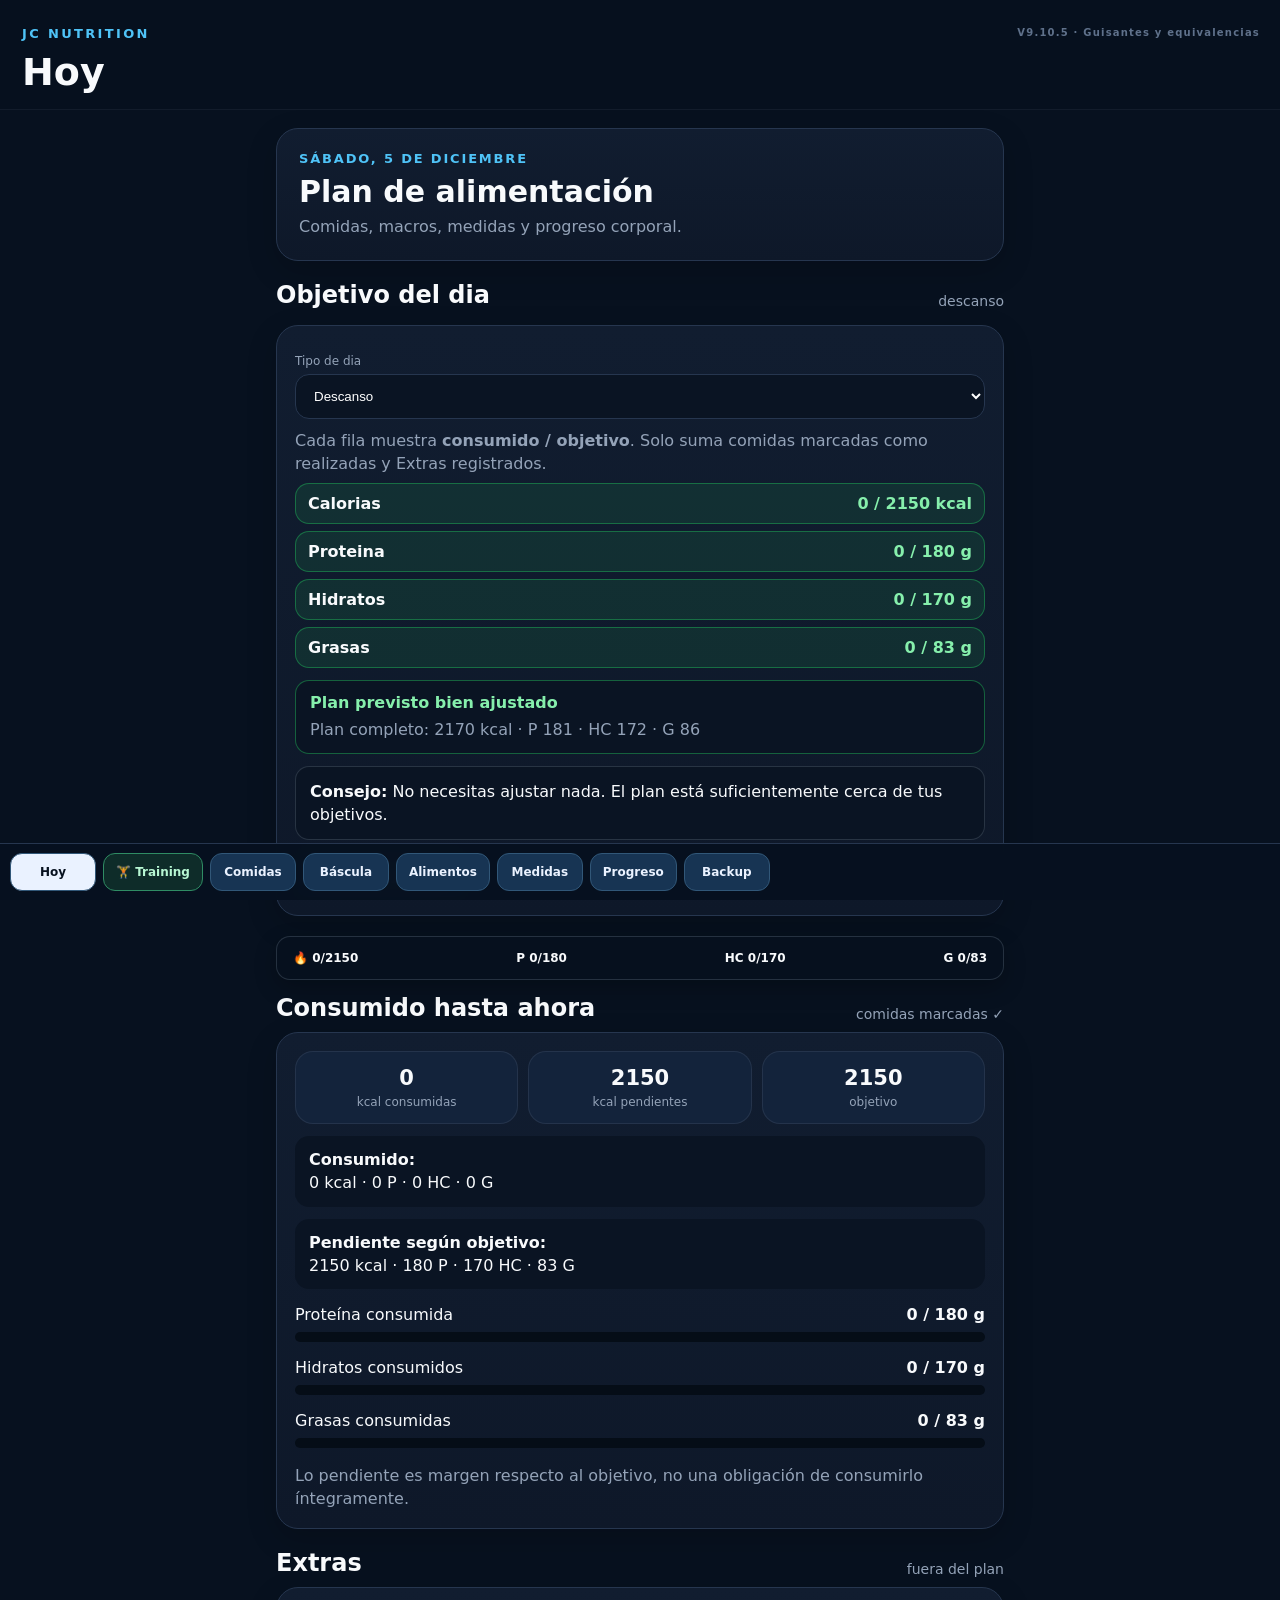
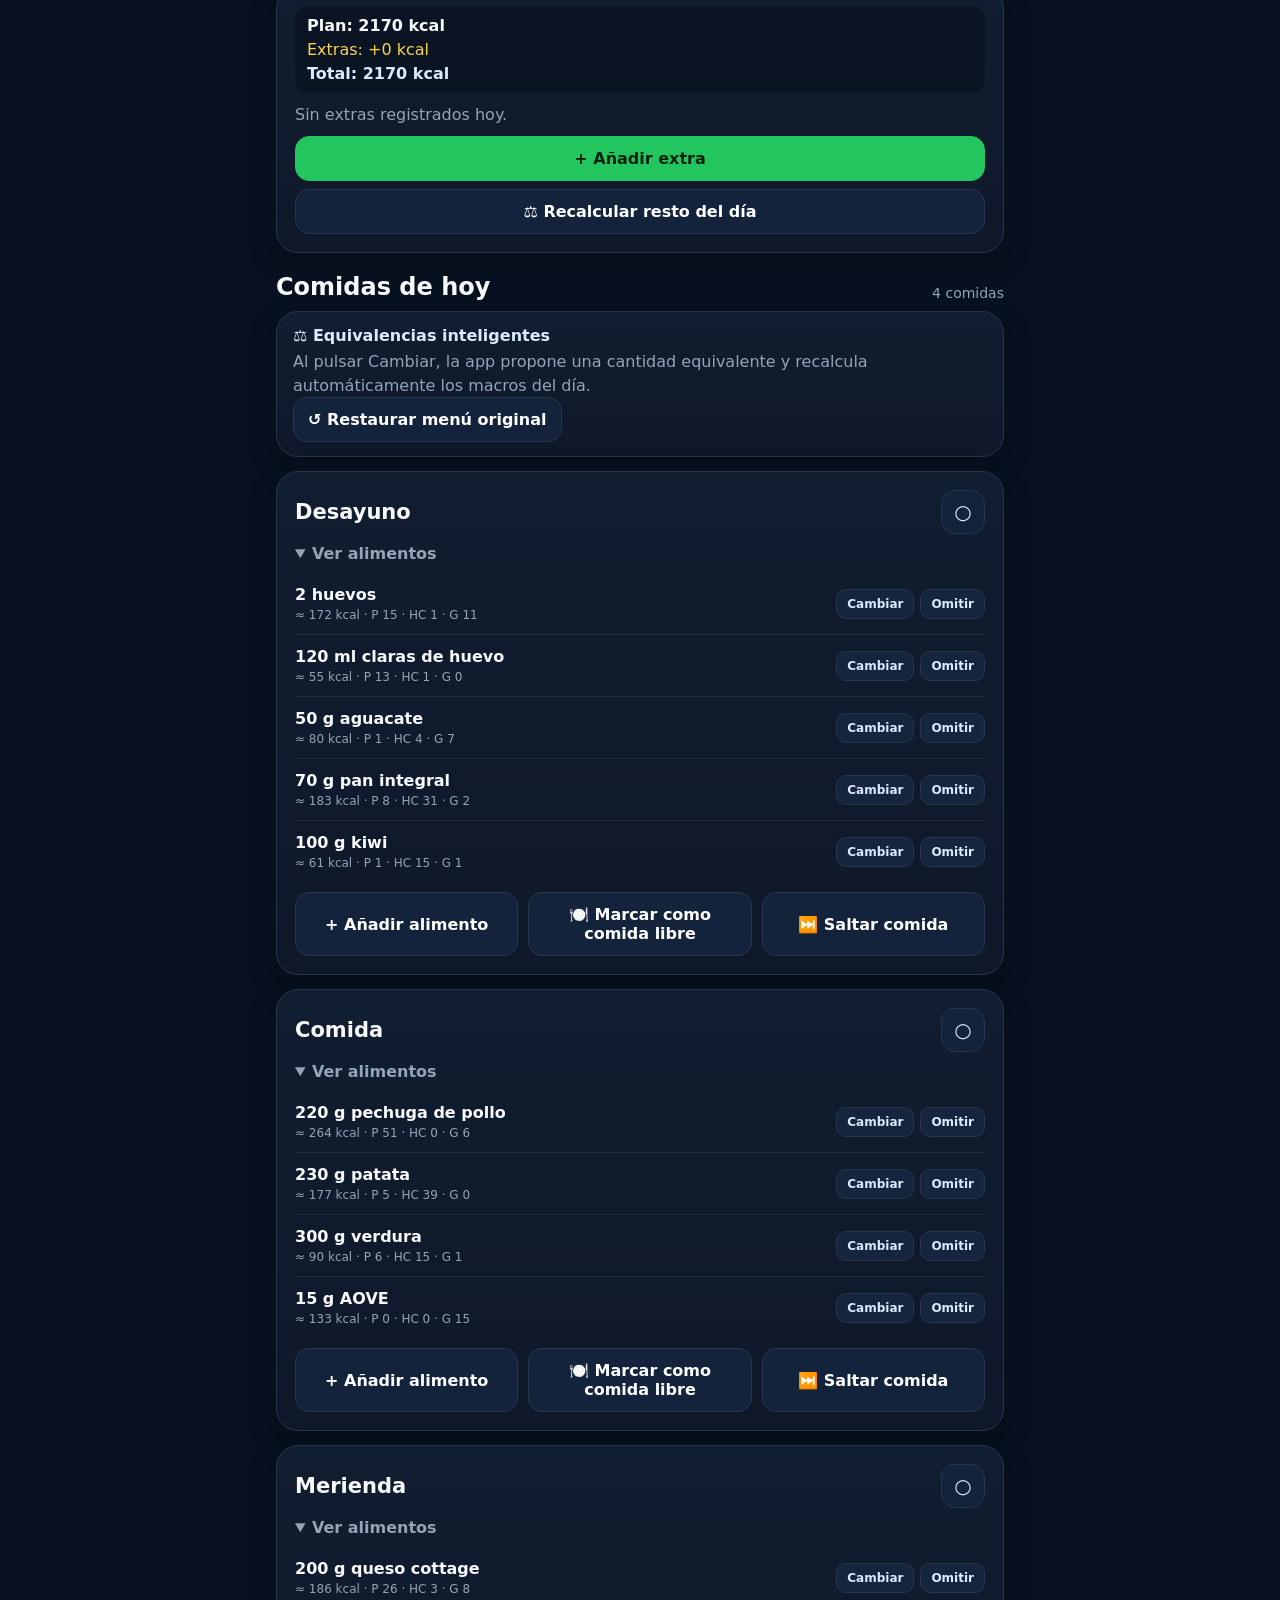
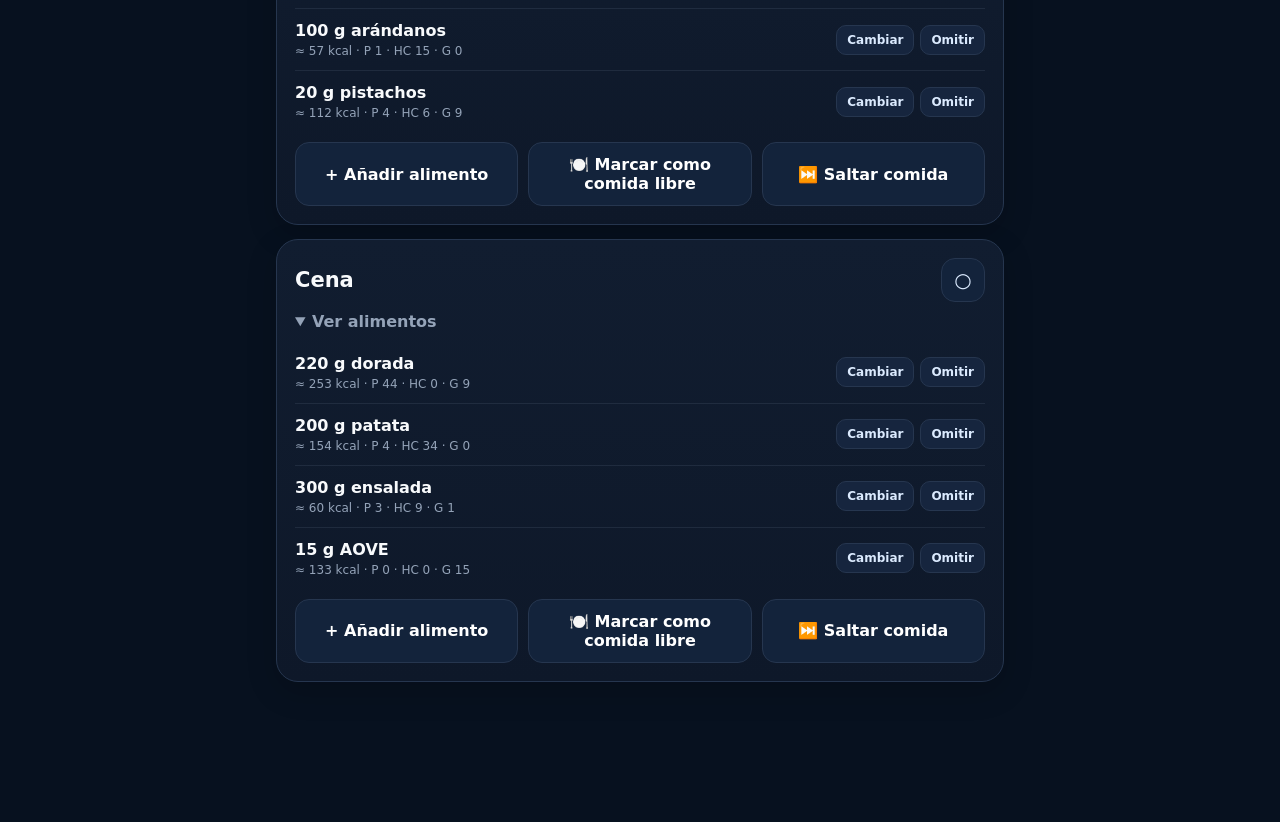
==== index.html @ 5c56ab01 "Add files via upload" ====
<!doctype html>
<html lang="es">
<head>
  <meta charset="utf-8">
  <meta name="viewport" content="width=device-width,initial-scale=1,viewport-fit=cover">
  <meta name="theme-color" content="#07111f">
  <meta name="apple-mobile-web-app-capable" content="yes">
  <meta name="apple-mobile-web-app-status-bar-style" content="black-translucent">
  <title>JC Nutrition</title>
  <link rel="manifest" href="./manifest.json">
  <link rel="apple-touch-icon" href="./apple-touch-icon.png">
  <link rel="stylesheet" href="./styles.css">
</head>
<body>
  <header class="topbar">
    <div class="brand">JC NUTRITION</div>
    <h1 id="pageTitle">Hoy</h1>
    <div class="version">V9.10.5 · Guisantes y equivalencias</div>
  </header>

  <main id="content"></main>

  <nav class="bottom-nav" aria-label="Navegación principal">
    <button data-view="today" class="nav active">Hoy</button>
    <button id="openTraining" class="nav app-switch" type="button" aria-label="Abrir JC Training">🏋️ Training</button>
    <button data-view="meals" class="nav">Comidas</button>
    <button data-view="scale" class="nav">Báscula</button>
    <button data-view="foods" class="nav">Alimentos</button>
    <button data-view="measurements" class="nav">Medidas</button>
    <button data-view="progress" class="nav">Progreso</button>
    <button data-view="backup" class="nav">Backup</button>
  </nav>

  <script>document.getElementById('openTraining').addEventListener('click',()=>window.location.href='https://joaquincabral-wq.github.io/JC-Training/');</script>
  <script src="./app.js"></script>
</body>
</html>
---- styles.css ----
:root{
  --bg:#07111f; --panel:#0f1a2c; --panel2:#13233b; --text:#f8fafc; --muted:#94a3b8;
  --line:#26364f; --blue:#4fc3f7; --green:#22c55e; --red:#f87171; --shadow:0 10px 30px rgba(0,0,0,.18)
}
*{box-sizing:border-box}
html,body{margin:0;background:var(--bg);color:var(--text);font-family:system-ui,-apple-system,Segoe UI,Roboto,sans-serif}
body{padding-bottom:92px}
button,input{font:inherit}
.topbar{position:sticky;top:0;z-index:20;background:rgba(7,17,31,.95);backdrop-filter:blur(12px);padding:26px 22px 18px;border-bottom:1px solid rgba(148,163,184,.08)}
.brand{color:var(--blue);font-weight:900;letter-spacing:.18em;font-size:13px}
h1{font-size:38px;line-height:1;margin:12px 0 0;font-weight:850}
.version{position:absolute;right:20px;top:27px;color:#5f718b;font-size:10px;font-weight:900;letter-spacing:.12em}
main{padding:18px 16px 28px;max-width:760px;margin:0 auto}
.section{margin-bottom:20px}
.section-title{display:flex;justify-content:space-between;align-items:end;gap:12px;margin:0 0 10px}
.section-title h2{margin:0;font-size:24px}
.section-title span{color:var(--muted);font-size:14px}
.card{background:linear-gradient(180deg,#111d30,#0e1829);border:1px solid var(--line);border-radius:22px;padding:18px;box-shadow:var(--shadow);margin-bottom:14px}
.hero{padding:22px}
.eyebrow{color:var(--blue);font-size:13px;font-weight:900;letter-spacing:.14em}
.hero h2{font-size:30px;margin:8px 0 6px}
.hero p,.note{color:var(--muted);line-height:1.45;margin:0}
.kpi-grid{display:grid;grid-template-columns:repeat(3,minmax(0,1fr));gap:10px}
.kpi{background:var(--panel2);border:1px solid rgba(148,163,184,.13);border-radius:18px;padding:14px 10px;text-align:center}
.kpi b{display:block;font-size:21px}
.kpi span{display:block;color:var(--muted);font-size:12px;margin-top:5px}
.macro-row{margin:16px 0}
.macro-head{display:flex;justify-content:space-between;gap:10px;margin-bottom:8px}
.track{height:10px;border-radius:999px;background:#050d17;overflow:hidden}
.track i{display:block;height:100%;background:linear-gradient(90deg,#38bdf8,#60a5fa);border-radius:999px}
.meal-head{display:flex;justify-content:space-between;align-items:center;gap:12px;margin-bottom:8px}
.meal-head strong{font-size:21px}
.check{width:44px;height:44px;border-radius:14px;border:1px solid var(--line);background:var(--panel2);color:#dbeafe;font-size:20px;font-weight:900}
.check.done{background:rgba(34,197,94,.15);border-color:#22c55e;color:#86efac}
.food-list{margin-top:8px}
.food{display:grid;grid-template-columns:minmax(0,1fr) auto;gap:12px;align-items:center;padding:12px 0;border-top:1px solid rgba(148,163,184,.12)}
.food:first-child{border-top:0}
.food strong{font-size:16px}
.food small{display:block;color:var(--muted);margin-top:4px;font-size:12px}
.food.omitted{text-decoration:line-through;opacity:.52}
.food-actions{display:flex;gap:6px;flex-wrap:wrap;justify-content:flex-end}
.primary,.secondary,.danger,.tiny{border-radius:14px;border:1px solid var(--line);padding:12px 14px;font-weight:850}
.primary{background:var(--green);color:#06220f;border-color:#22c55e}
.secondary{background:var(--panel2);color:#fff}
.danger{background:rgba(248,113,113,.08);color:#fda4af;border-color:rgba(248,113,113,.35)}
.tiny{padding:7px 10px;font-size:12px;background:#16253e;color:#dbeafe;border-radius:10px}
.row{display:flex;gap:10px;flex-wrap:wrap}.row>*{flex:1 1 180px}
.field{display:block;margin:10px 0}.field span{display:block;color:var(--muted);font-size:12px;margin-bottom:6px}
.input{width:100%;background:#0a1423;color:#fff;border:1px solid var(--line);border-radius:14px;padding:13px 14px}
.day-tabs{display:flex;gap:8px;overflow:auto;padding:2px 0 8px;scrollbar-width:none}.day-tabs::-webkit-scrollbar{display:none}.day-tabs button{white-space:nowrap}
.history-item{padding:12px 0;border-top:1px solid rgba(148,163,184,.13)}.history-item:first-child{border-top:0}
.backup-actions{display:grid;grid-template-columns:1fr 1fr;gap:10px}
.bottom-nav{position:fixed;left:0;right:0;bottom:0;z-index:30;display:grid;grid-template-columns:repeat(6,1fr);background:rgba(7,17,31,.97);backdrop-filter:blur(14px);border-top:1px solid var(--line);padding:8px 8px max(8px,env(safe-area-inset-bottom))}
.nav{border:0;background:transparent;color:var(--muted);padding:12px 4px;font-weight:850;border-radius:14px}
.nav.active{background:#0f2538;color:#fff}
details summary{cursor:pointer;font-weight:800;color:#cbd5e1}
@media(max-width:560px){
  .topbar{padding:24px 18px 16px} h1{font-size:36px} .version{right:16px;top:26px}
  main{padding:16px 14px 24px}.card{padding:16px}.hero{padding:18px}.hero h2{font-size:28px}
  .food{grid-template-columns:1fr}.food-actions{justify-content:flex-start}
  .backup-actions{grid-template-columns:1fr}.nav{font-size:12px;padding:11px 2px}
}

.compact-tools{padding:14px 16px}.compact-tools strong{display:block;margin-bottom:5px;color:#dbeafe}

@media(max-width:560px){.bottom-nav .nav{font-size:11px;padding:10px 1px}}

.modal{position:fixed;inset:0;background:rgba(0,0,0,.72);z-index:50;display:flex;align-items:flex-end;justify-content:center}
.sheet{background:#0e1829;border:1px solid var(--line);border-radius:24px 24px 0 0;width:min(760px,100%);max-height:86vh;overflow:auto;padding:18px}

.macro-compare{display:grid;grid-template-columns:1fr 1fr;gap:10px;margin-top:12px}.macro-compare>div{padding:10px;border:1px solid var(--line);border-radius:12px}.macro-compare span,.macro-compare small{display:block}.macro-compare small{margin-top:4px;opacity:.8}


/* V7.2 - Objetivos del día: estados visuales */
.v7panel{margin:16px 0 20px;padding:18px;border-radius:22px}
.v7head{display:flex;align-items:center;justify-content:space-between;gap:12px;margin-bottom:14px}
.v7head select{max-width:100%}
.v7row,.v7target{display:flex;align-items:center;justify-content:space-between;gap:16px;padding:10px 12px;margin:7px 0;border-radius:14px;border:1px solid transparent;background:rgba(255,255,255,.025)}
.v7row span,.v7target span{color:var(--text,#f8fafc);font-weight:650}
.v7row b,.v7target b{white-space:nowrap;font-weight:850}
.v7row.ok,.v7target.ok{background:rgba(34,197,94,.12);border-color:rgba(34,197,94,.42)}
.v7row.ok b,.v7target.ok b{color:#86efac}
.v7row.warn,.v7target.warn{background:rgba(245,158,11,.12);border-color:rgba(245,158,11,.42)}
.v7row.warn b,.v7target.warn b{color:#fcd34d}
.v7row.bad,.v7target.bad{background:rgba(239,68,68,.12);border-color:rgba(239,68,68,.44)}
.v7row.bad b,.v7target.bad b{color:#fca5a5}
.v7remain,.v7remaining{margin-top:12px;padding:12px 14px;border-radius:14px;background:#0a1423;line-height:1.45}
.v7note{margin:10px 0 12px;color:var(--muted,#94a3b8);line-height:1.45}
@media(max-width:560px){.v7head{align-items:flex-start;flex-direction:column}.v7head select{width:100%}.v7row,.v7target{padding:10px 11px}.v7row b,.v7target b{font-size:14px}}


/* V7.3 - barra fija compacta de objetivos */
.v73sticky{
 position:sticky;
 top:0;
 z-index:60;
 display:flex;
 justify-content:space-between;
 align-items:center;
 gap:6px;
 margin:0 0 14px;
 padding:9px 10px;
 border:1px solid rgba(148,163,184,.22);
 border-radius:14px;
 background:rgba(7,17,31,.96);
 backdrop-filter:blur(12px);
 -webkit-backdrop-filter:blur(12px);
 box-shadow:0 8px 22px rgba(0,0,0,.24);
 font-size:12px;
 font-weight:850;
 white-space:nowrap;
}
.v73sticky span{padding:5px 6px;border-radius:9px}
.v73sticky .ok{color:#86efac;background:rgba(34,197,94,.12)}
.v73sticky .warn{color:#fcd34d;background:rgba(245,158,11,.12)}
.v73sticky .bad{color:#fca5a5;background:rgba(239,68,68,.12)}
@media(max-width:390px){
 .v73sticky{gap:3px;padding:8px 6px;font-size:10.5px}
 .v73sticky span{padding:4px}
}

/* V8 */
.bottom-nav{grid-template-columns:repeat(7,minmax(72px,1fr));overflow-x:auto}.bottom-nav .nav{min-width:72px}.v7row.ok b{color:#86efac}.v7row.warn b{color:#fcd34d}.v7row.bad b{color:#fca5a5}
/* V8.1 */
.v81summary{margin:12px 0;padding:12px 14px;border-radius:14px;border:1px solid rgba(148,163,184,.22);background:#0a1423}
.v81summary.ok{border-color:rgba(34,197,94,.44)}.v81summary.ok strong{color:#86efac}
.v81summary.warn{border-color:rgba(245,158,11,.44)}.v81summary.warn strong{color:#fcd34d}
.v81summary.bad{border-color:rgba(239,68,68,.44)}.v81summary.bad strong{color:#fca5a5}

/* V8.2 */
.v7row b em{font-style:normal;font-size:11px;margin-left:6px;opacity:.9;white-space:nowrap}
.v82advice{margin:12px 0;padding:13px 14px;border-radius:14px;background:#0a1423;border:1px solid rgba(148,163,184,.22);line-height:1.45}
.v82advice .primary{width:100%;margin-top:10px}

/* V8.3 - Extras y comidas libres */
.extras-summary{display:grid;grid-template-columns:1fr;gap:5px;padding:10px 12px;border-radius:14px;background:#0a1423;margin-bottom:10px}
.extras-summary span{color:#fcd34d}.extras-summary strong{color:#dbeafe}
.extras-frequent{display:flex;gap:6px;flex-wrap:wrap;margin-top:12px;align-items:center}
.meal-free{border-color:rgba(245,158,11,.45)!important;background:rgba(245,158,11,.06)!important}
.meal-free .meal-head strong{text-decoration:none;color:#fde68a}

.rodilla-row{display:grid;grid-template-columns:minmax(0,1fr) 92px;gap:12px;align-items:center;padding:9px 0;border-bottom:1px solid rgba(148,163,184,.12)}
.rodilla-row span{font-weight:700}
.rodilla-row .input{padding:10px;text-align:center}

.v85-summary{display:flex;flex-direction:column;gap:7px}
.v85-summary span{color:var(--muted,#94a3b8)}
.v85-action{display:grid;grid-template-columns:110px minmax(0,1fr);gap:5px 10px;padding:10px 0;border-bottom:1px solid rgba(148,163,184,.12)}
.v85-action:last-child{border-bottom:0}
.v85-action strong{grid-column:2;color:#86efac}
@media(max-width:520px){.v85-action{grid-template-columns:1fr}.v85-action strong{grid-column:1}}

.meal-skipped{opacity:.62;border-style:dashed}
.meal-skipped .meal-head strong{color:#fbbf24}

.v87-option h3{margin:0;font-size:18px}
.v87-result{margin-top:10px;padding-top:10px;border-top:1px solid rgba(148,163,184,.12);font-weight:700}
.v87ApplyOption{margin-bottom:2px}

/* V9.10 · JC Suite unified navigation */
.bottom-nav{display:flex!important;grid-template-columns:none!important;align-items:stretch;justify-content:flex-start;gap:7px;overflow-x:auto;overflow-y:hidden;white-space:nowrap;padding:9px 10px max(9px,env(safe-area-inset-bottom));scrollbar-width:none}
.bottom-nav::-webkit-scrollbar{display:none}.bottom-nav .nav{flex:0 0 auto;min-width:86px;padding:11px 12px;border:1px solid #315778;background:#173453;color:#eaf2ff;border-radius:12px;font-size:12px}.bottom-nav .nav.active{background:#eaf2ff;color:#07111f}.bottom-nav .app-switch{border-color:#2f8c64;background:#0e2c29;color:#b7f7d3}
@media(max-width:420px){.bottom-nav .nav{min-width:78px;padding:10px 9px;font-size:11.5px}}
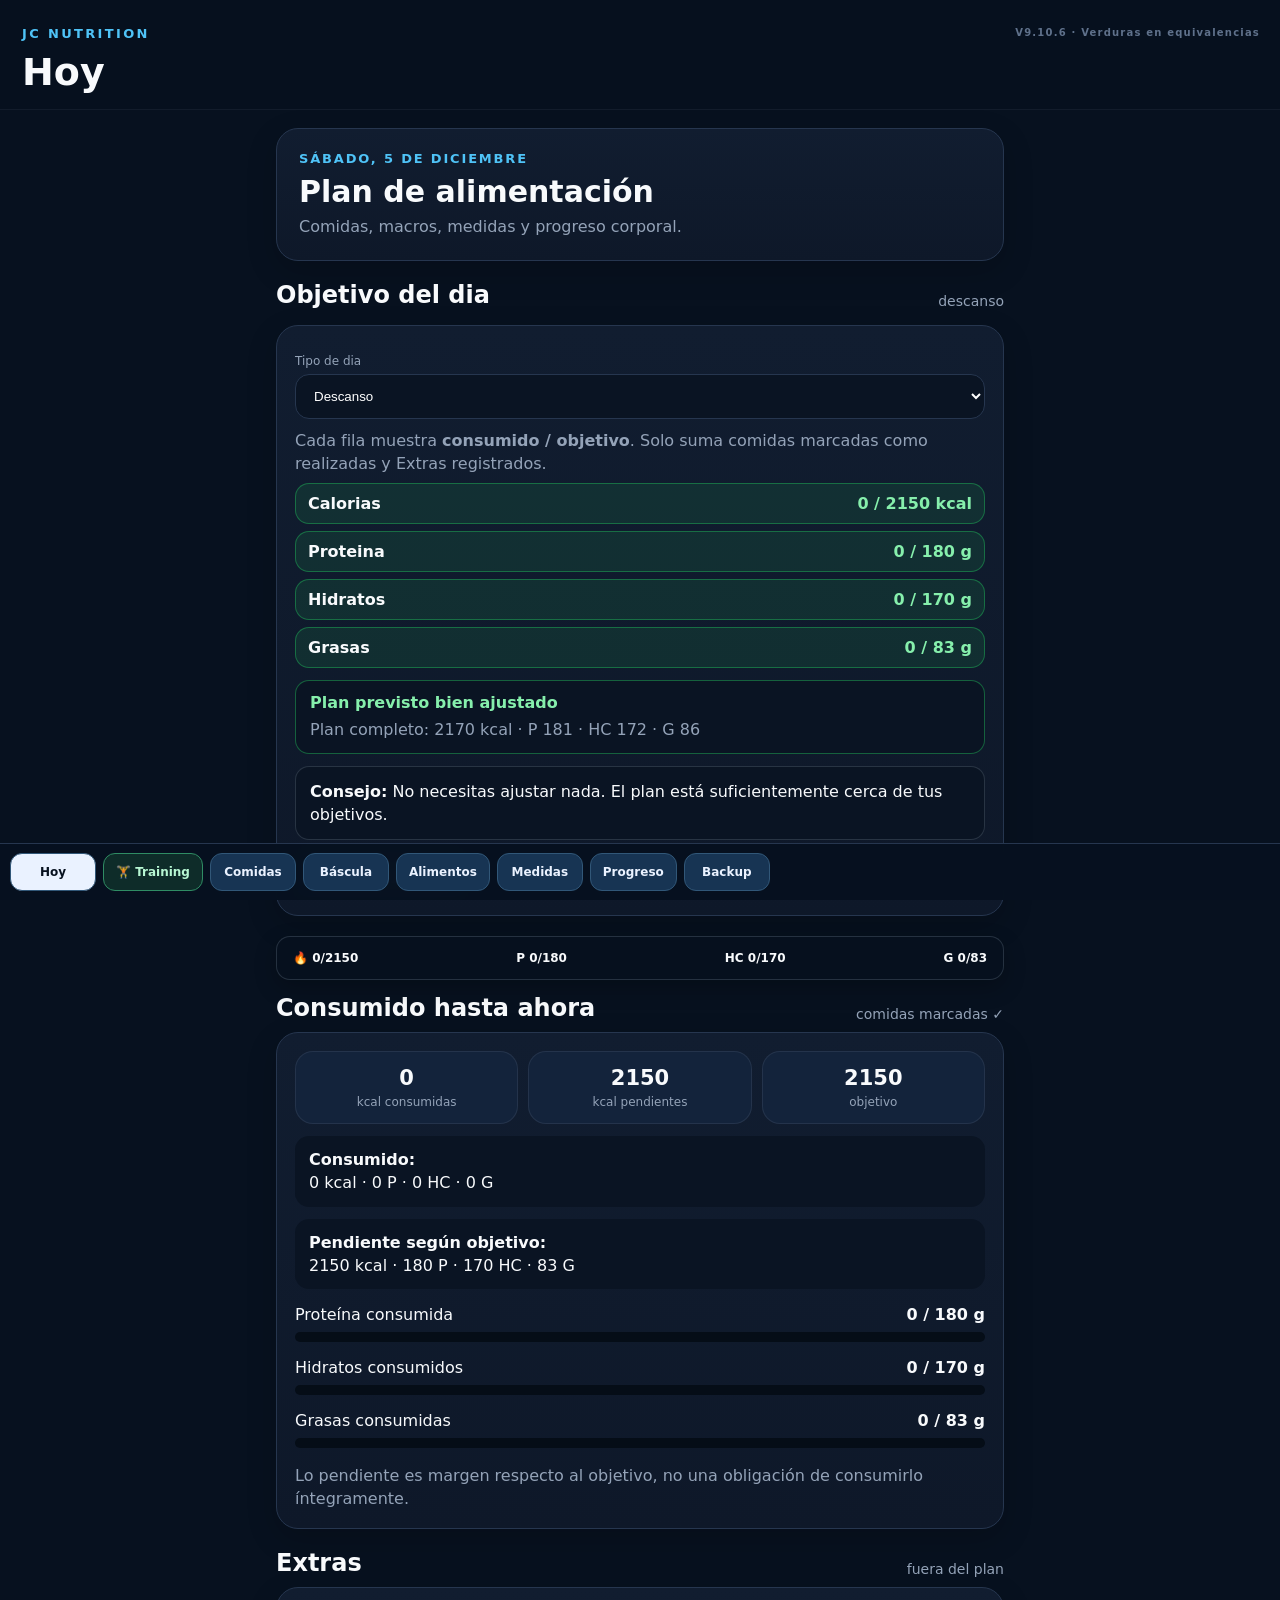
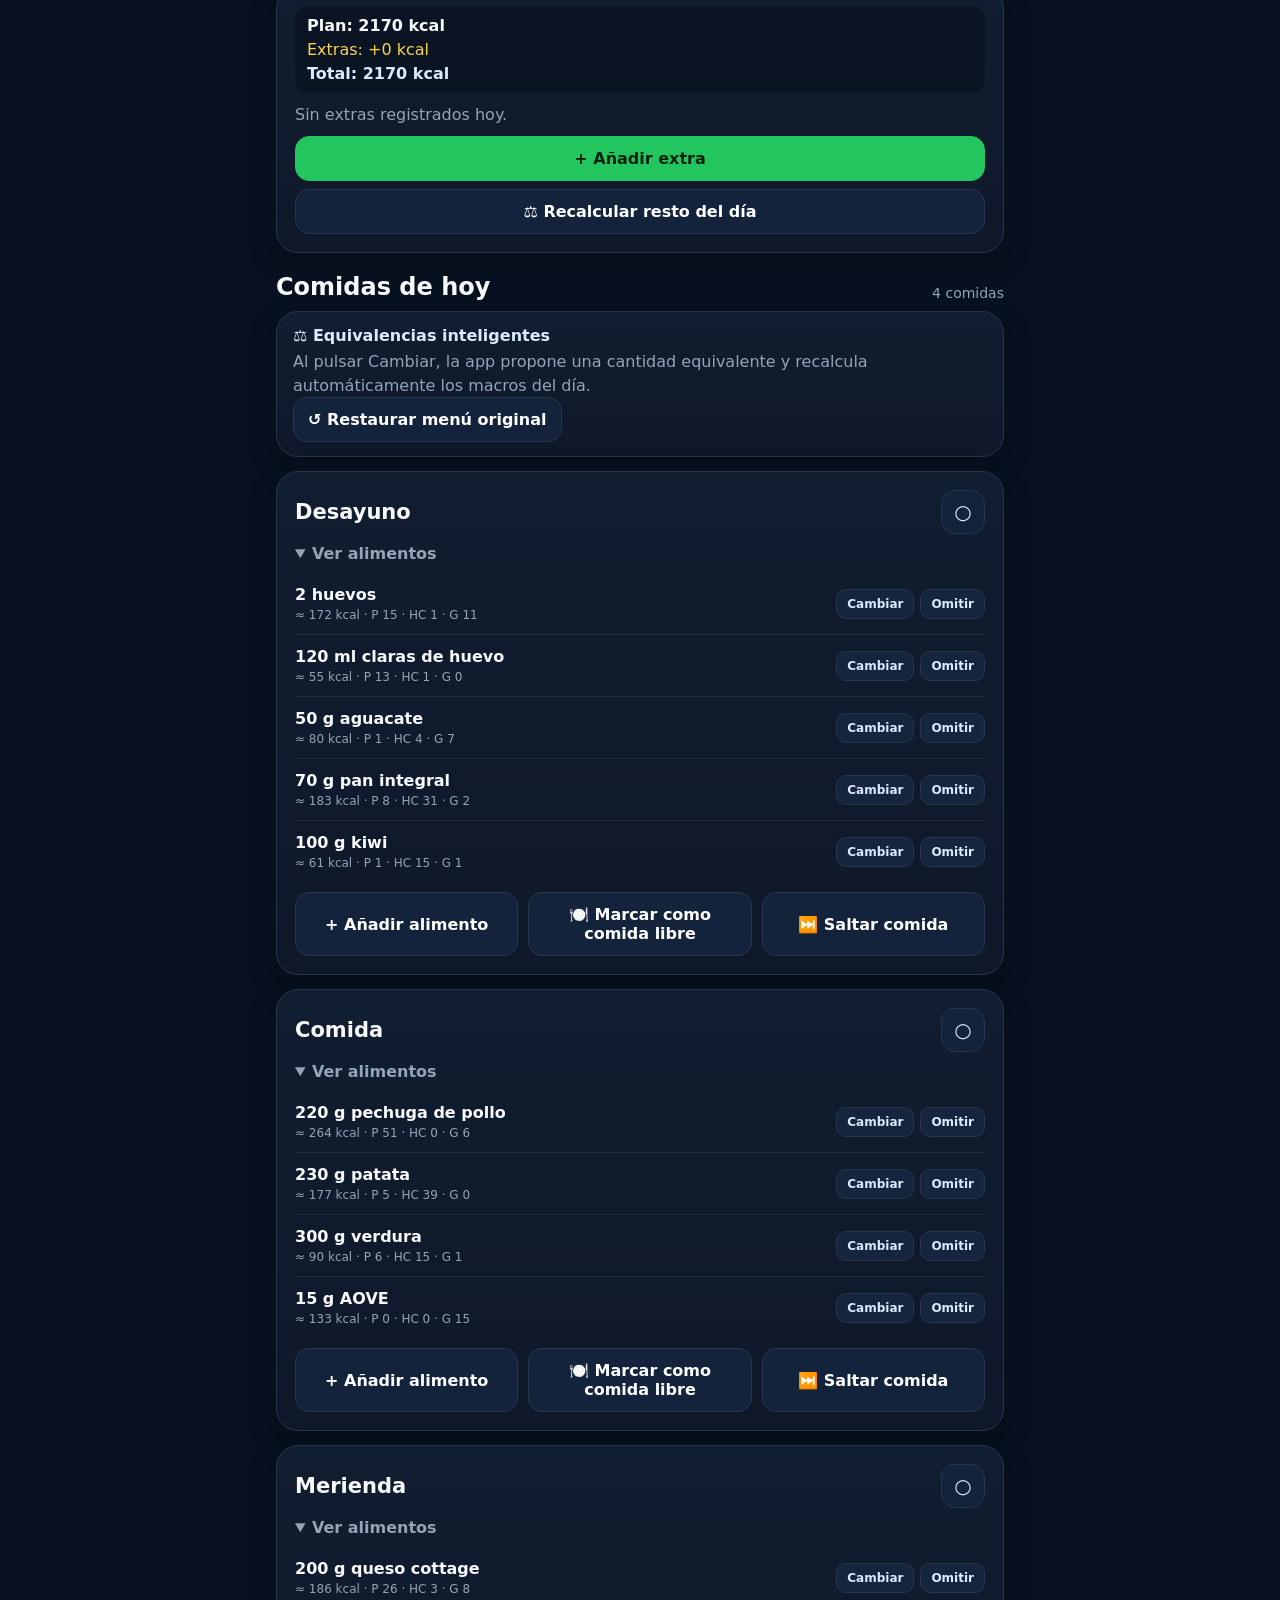
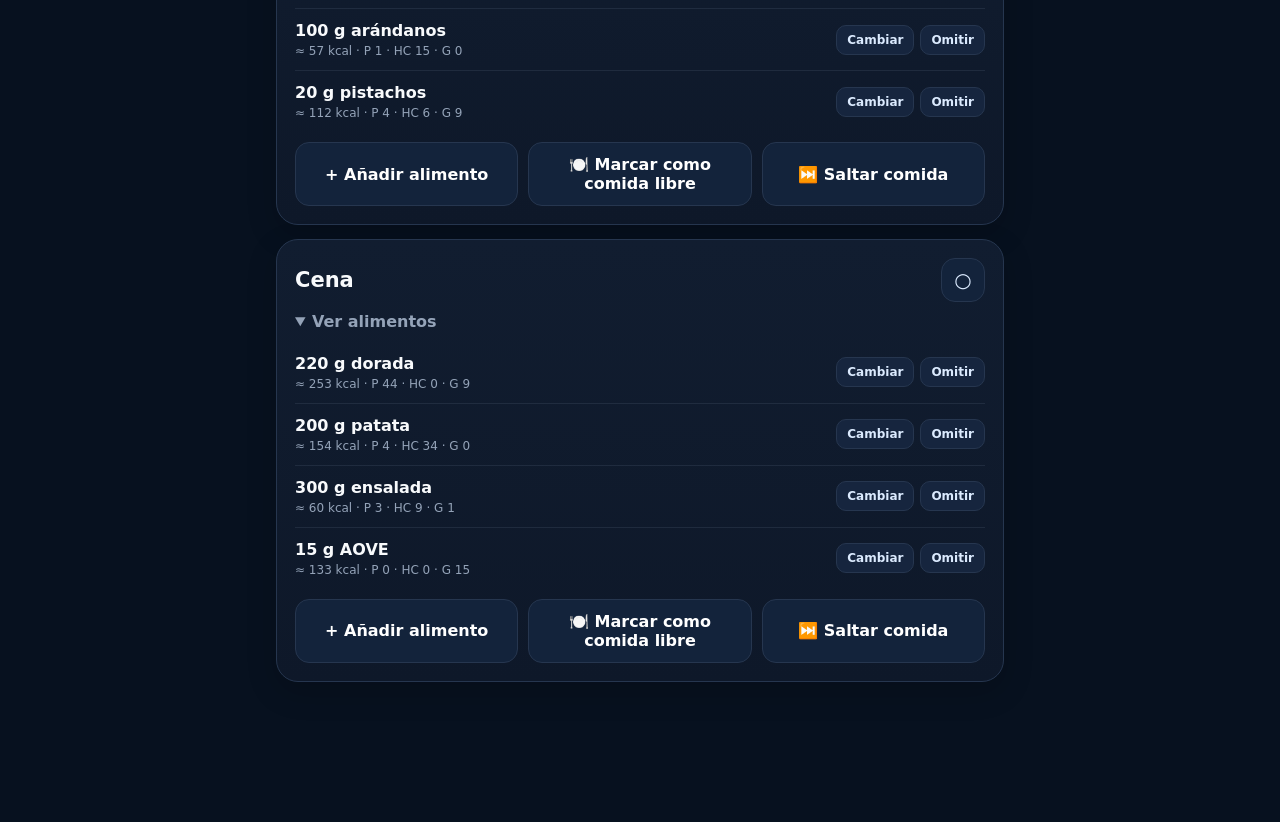
==== commit 34e51b1d: "Add files via upload" ====
--- a/index.html
+++ b/index.html
@@ -15,7 +15,7 @@
   <header class="topbar">
     <div class="brand">JC NUTRITION</div>
     <h1 id="pageTitle">Hoy</h1>
-    <div class="version">V9.10.5 · Guisantes y equivalencias</div>
+    <div class="version">V9.10.6 · Verduras en equivalencias</div>
   </header>
 
   <main id="content"></main>
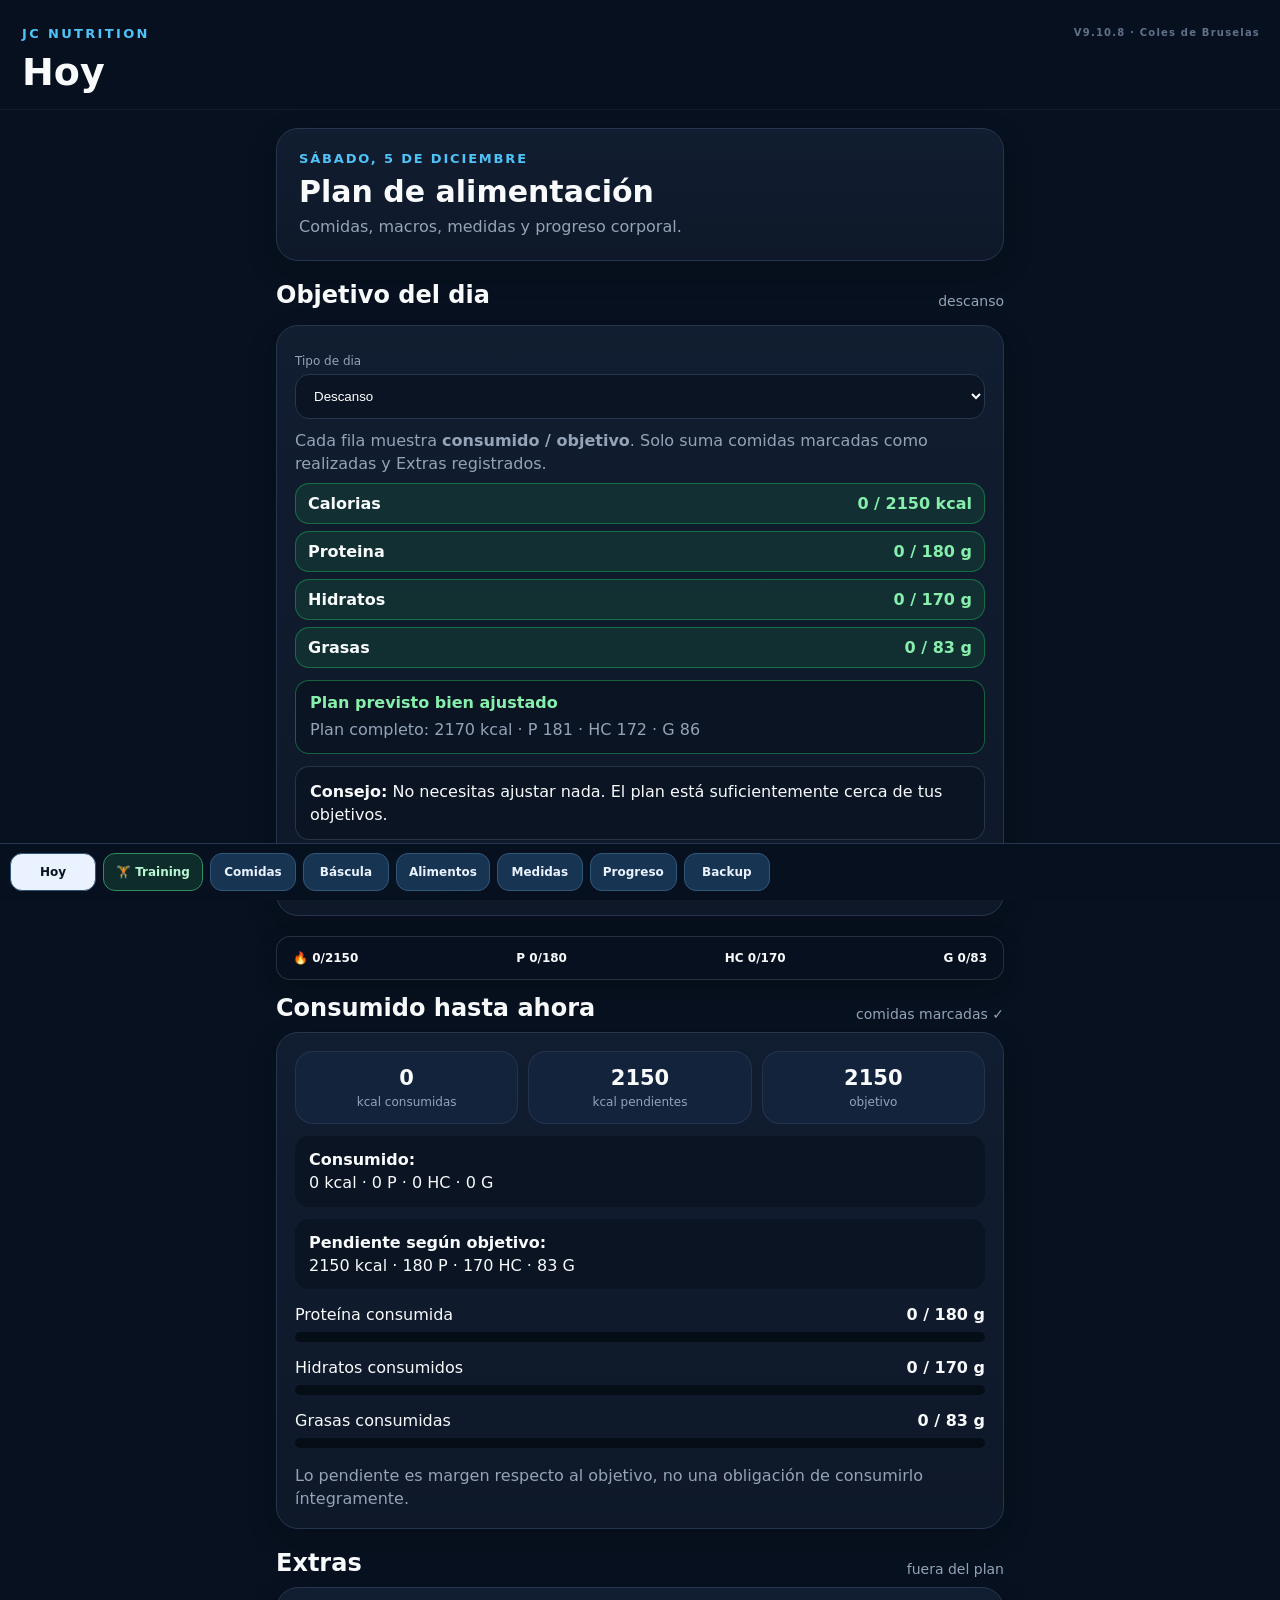
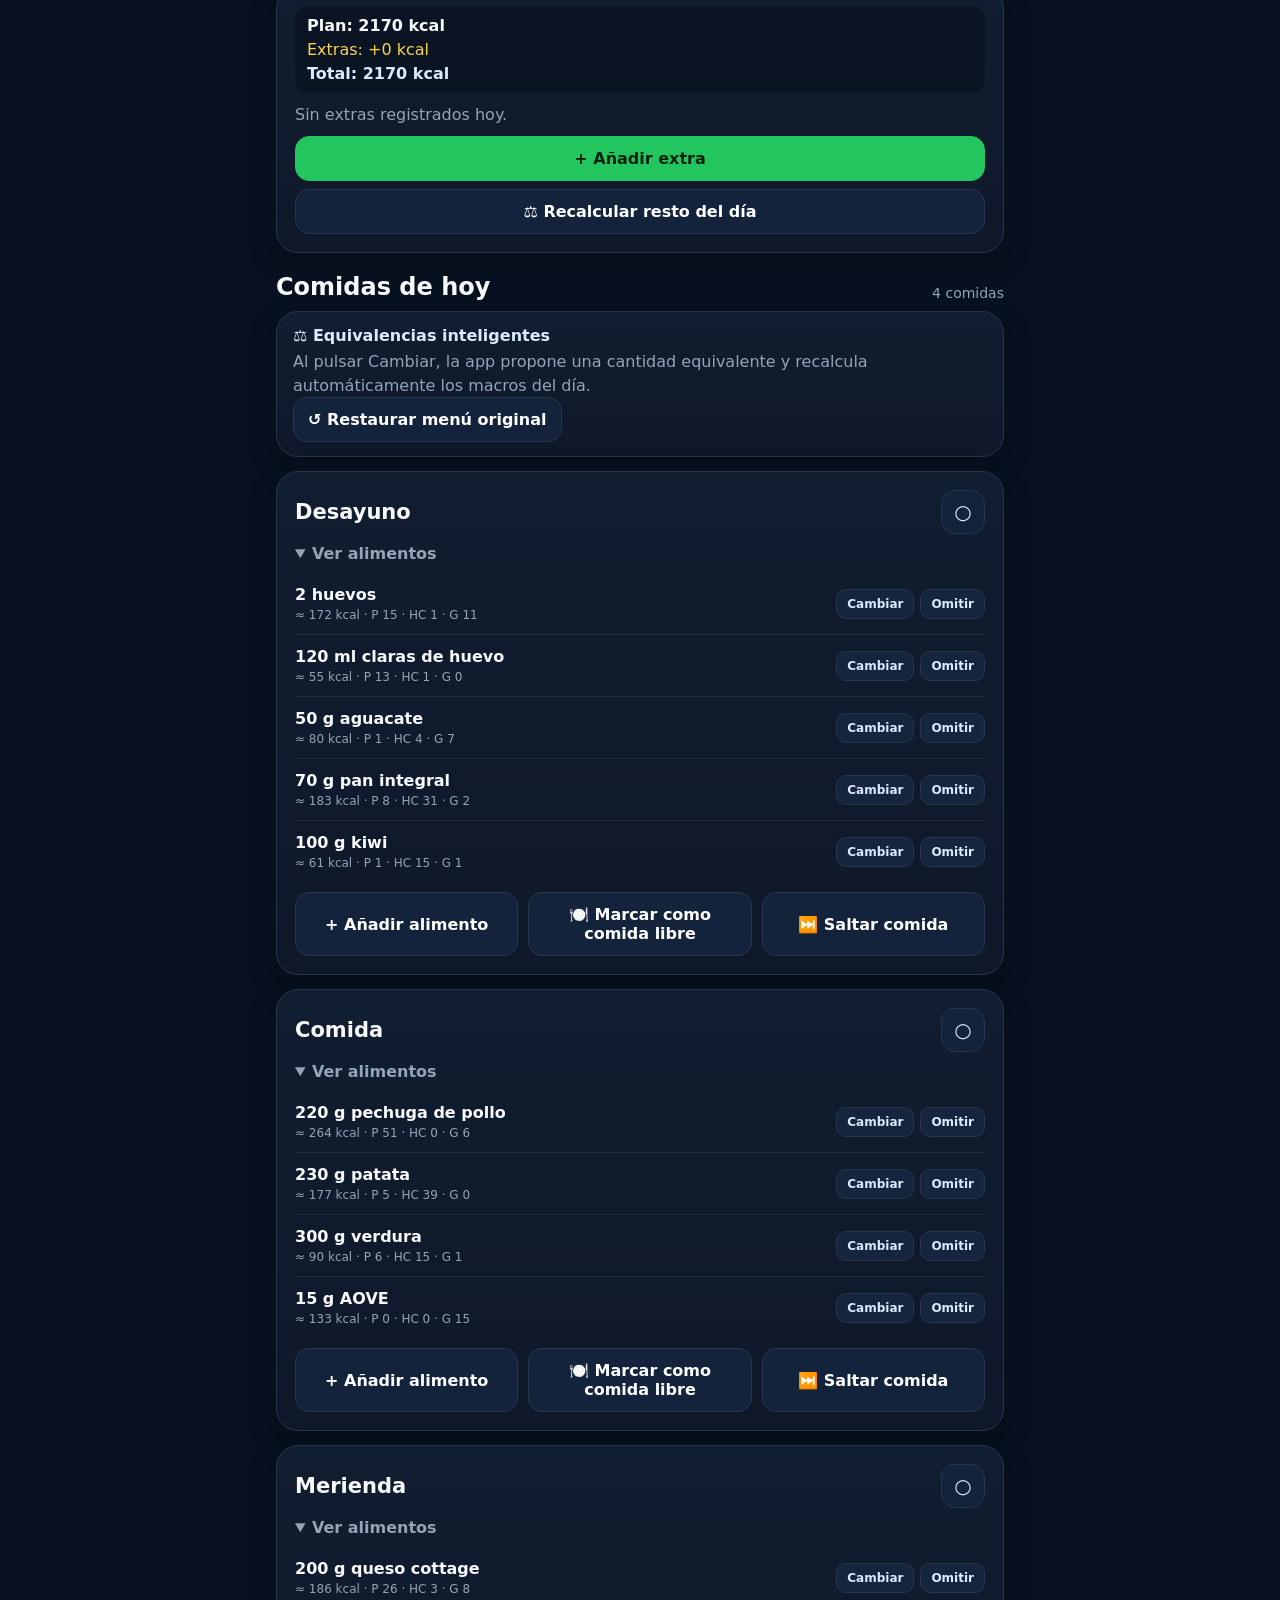
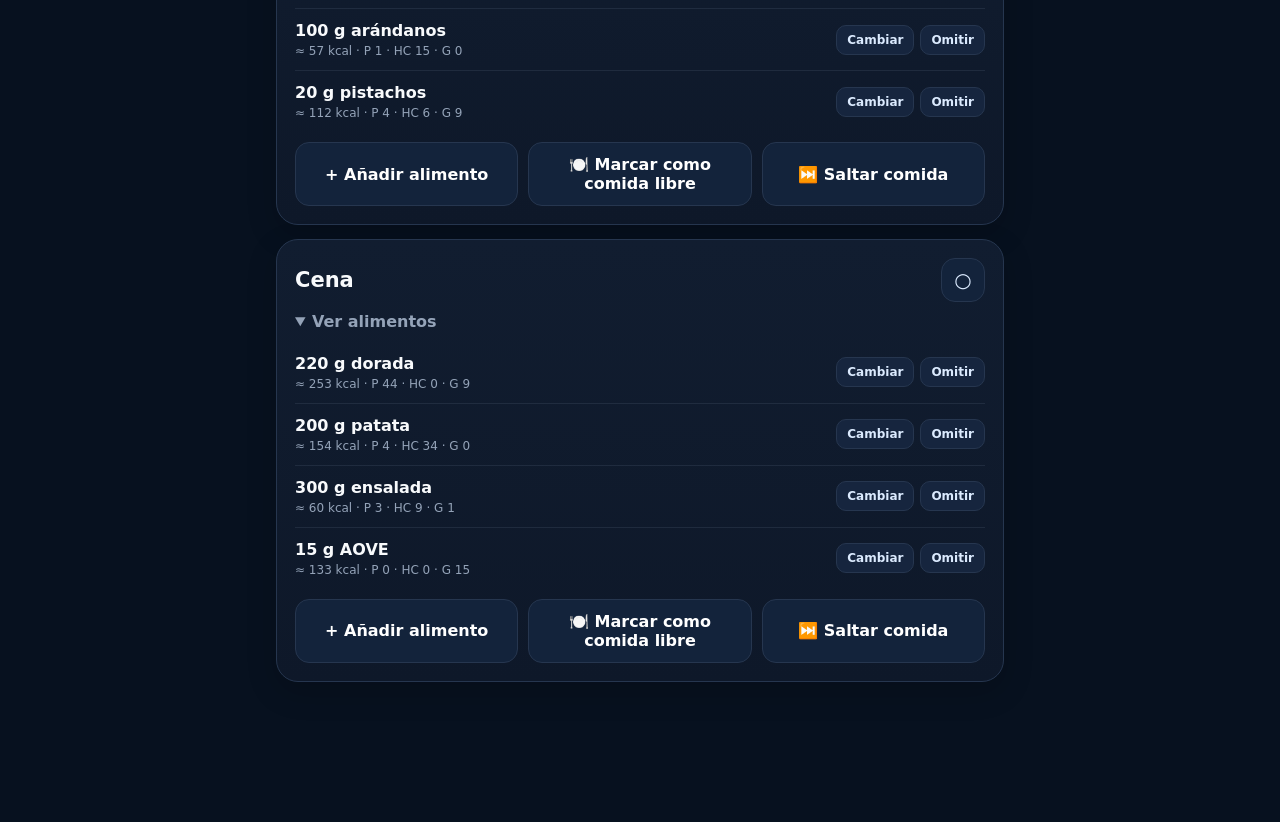
==== commit 34257ced: "Add files via upload" ====
--- a/index.html
+++ b/index.html
@@ -15,7 +15,7 @@
   <header class="topbar">
     <div class="brand">JC NUTRITION</div>
     <h1 id="pageTitle">Hoy</h1>
-    <div class="version">V9.10.6 · Verduras en equivalencias</div>
+    <div class="version">V9.10.8 · Coles de Bruselas</div>
   </header>
 
   <main id="content"></main>
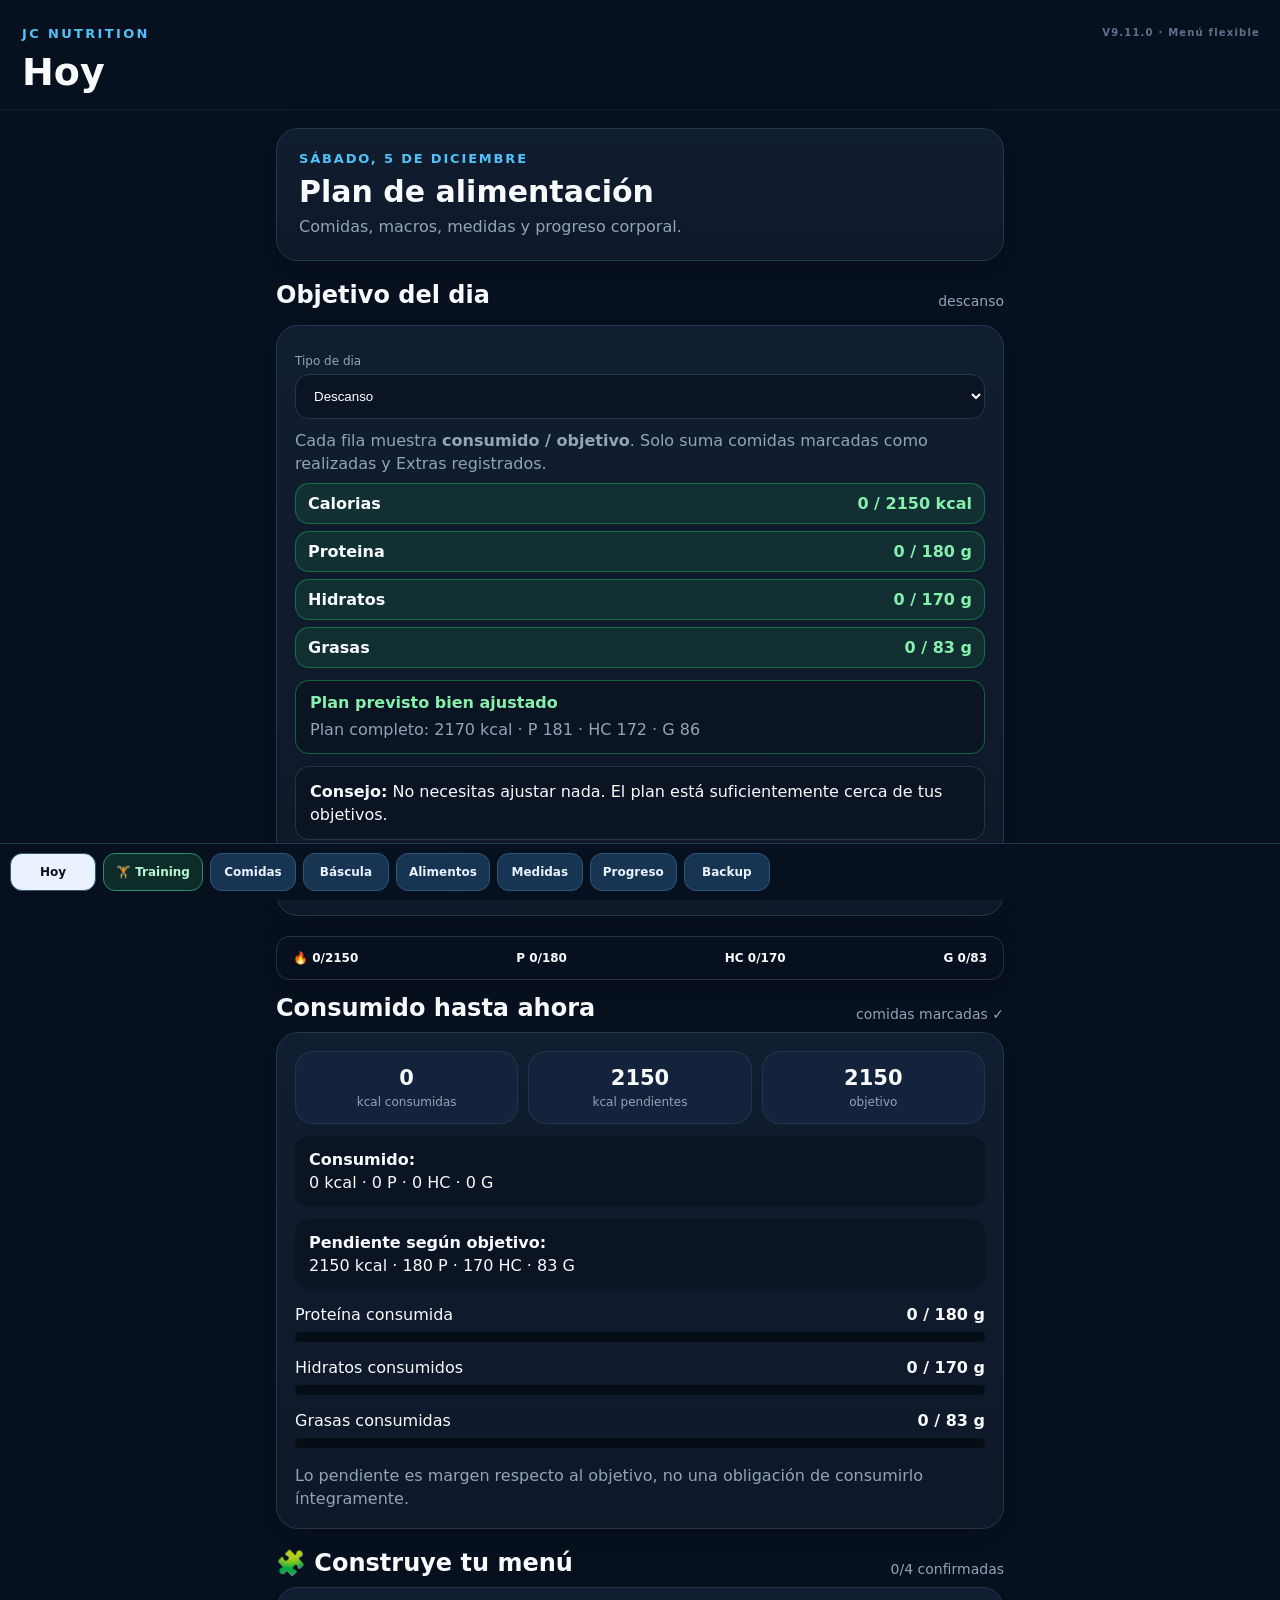
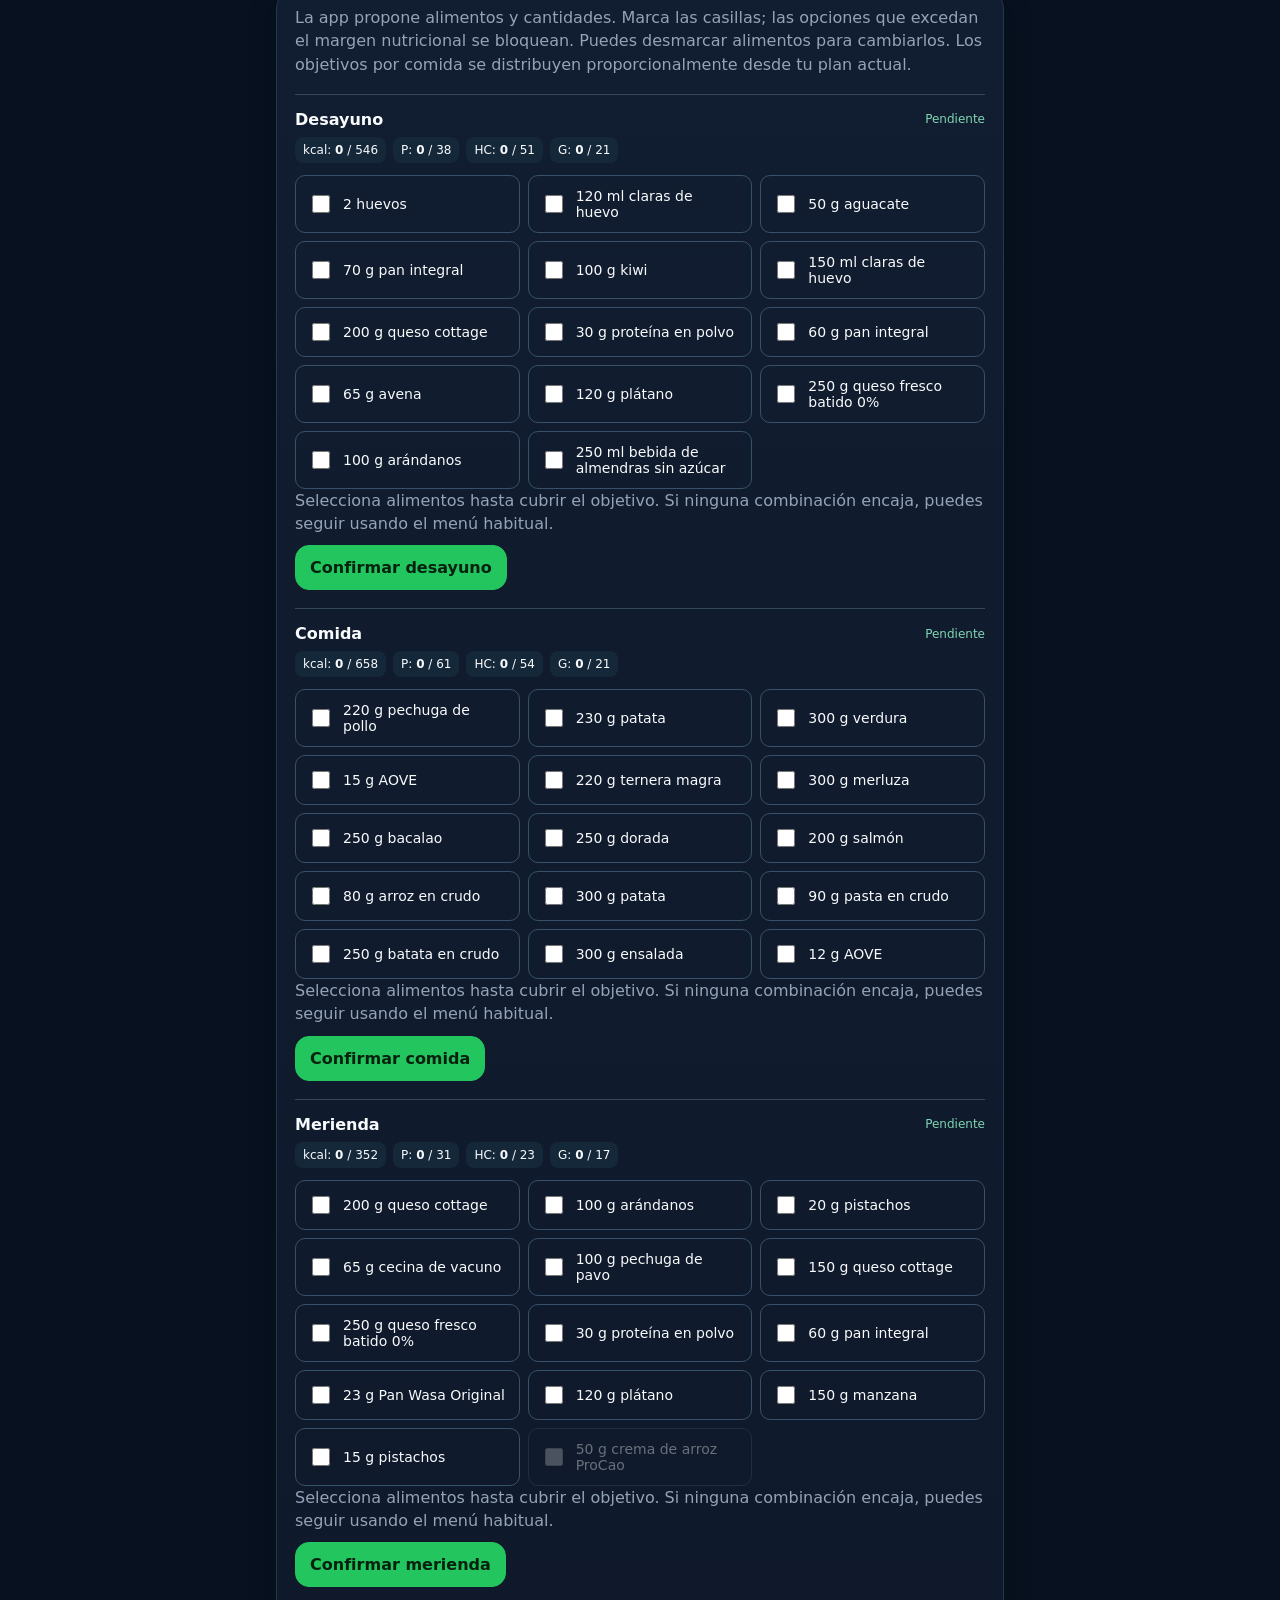
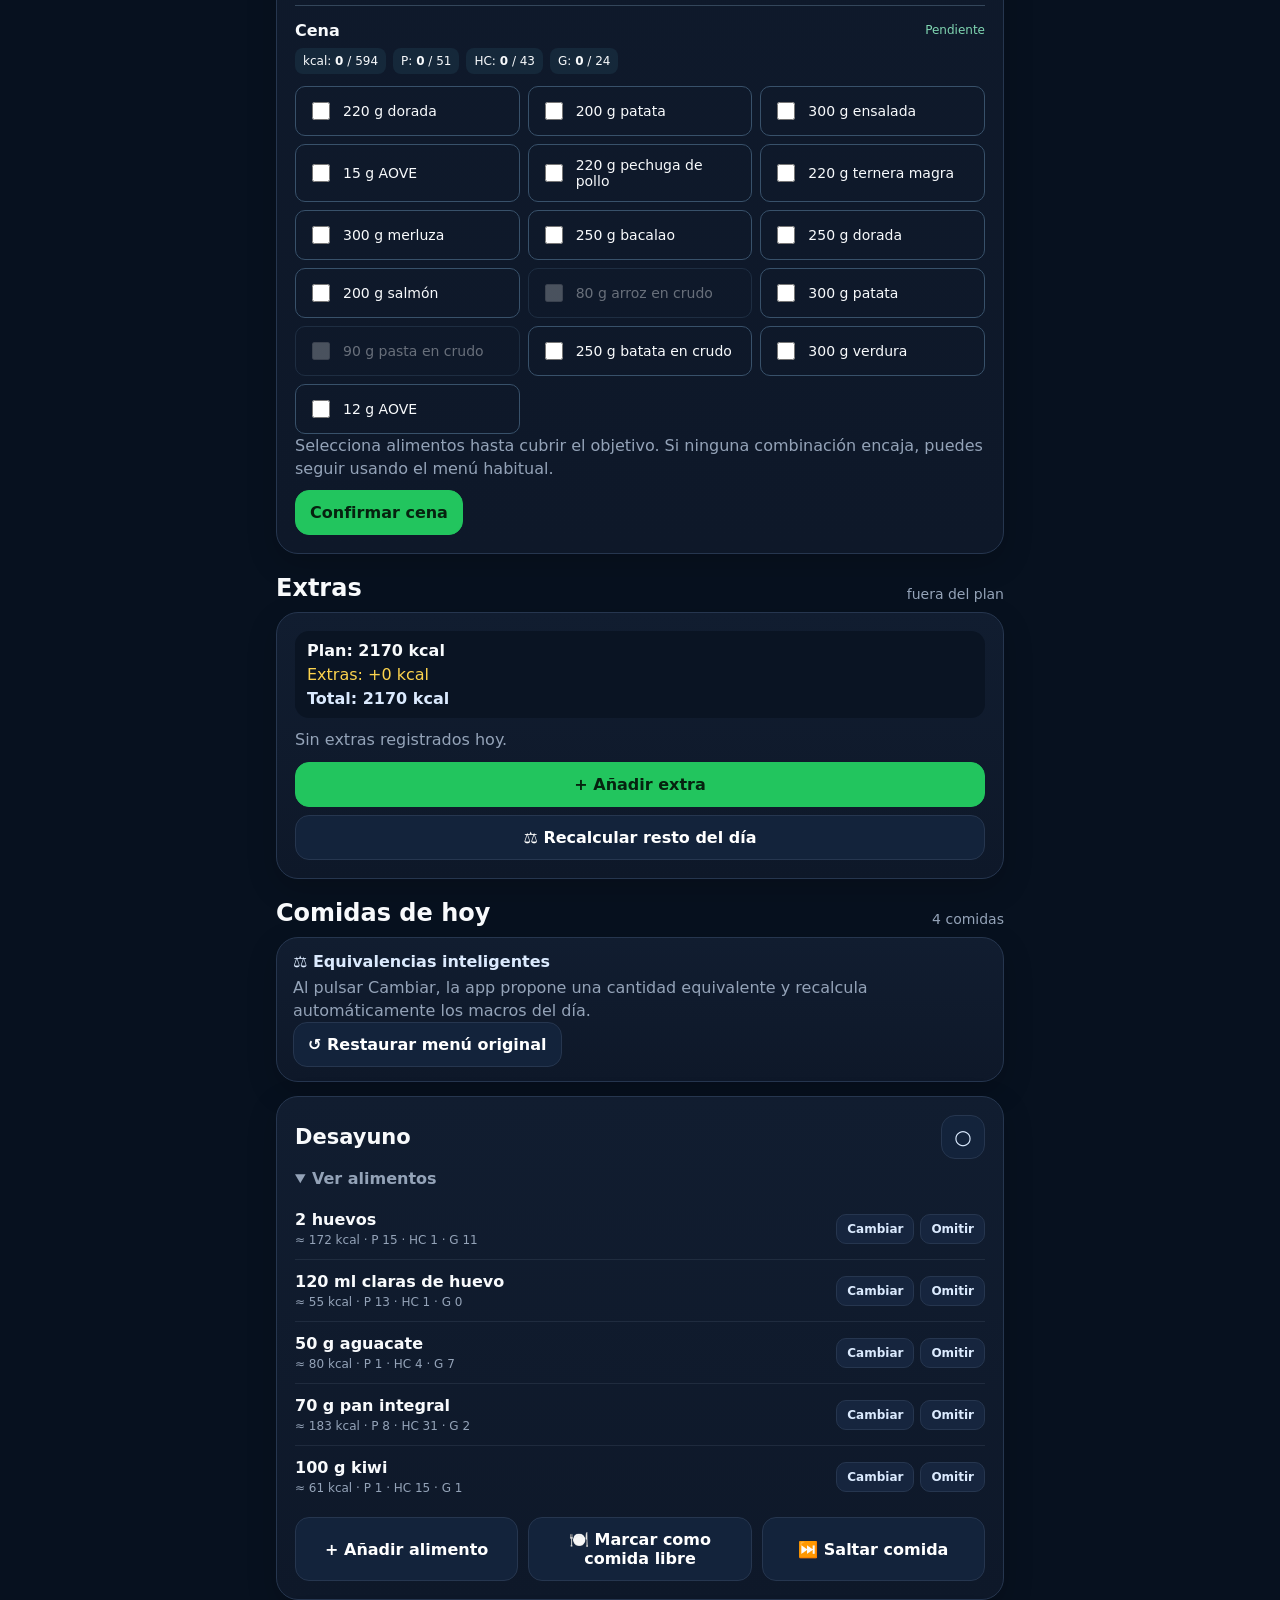
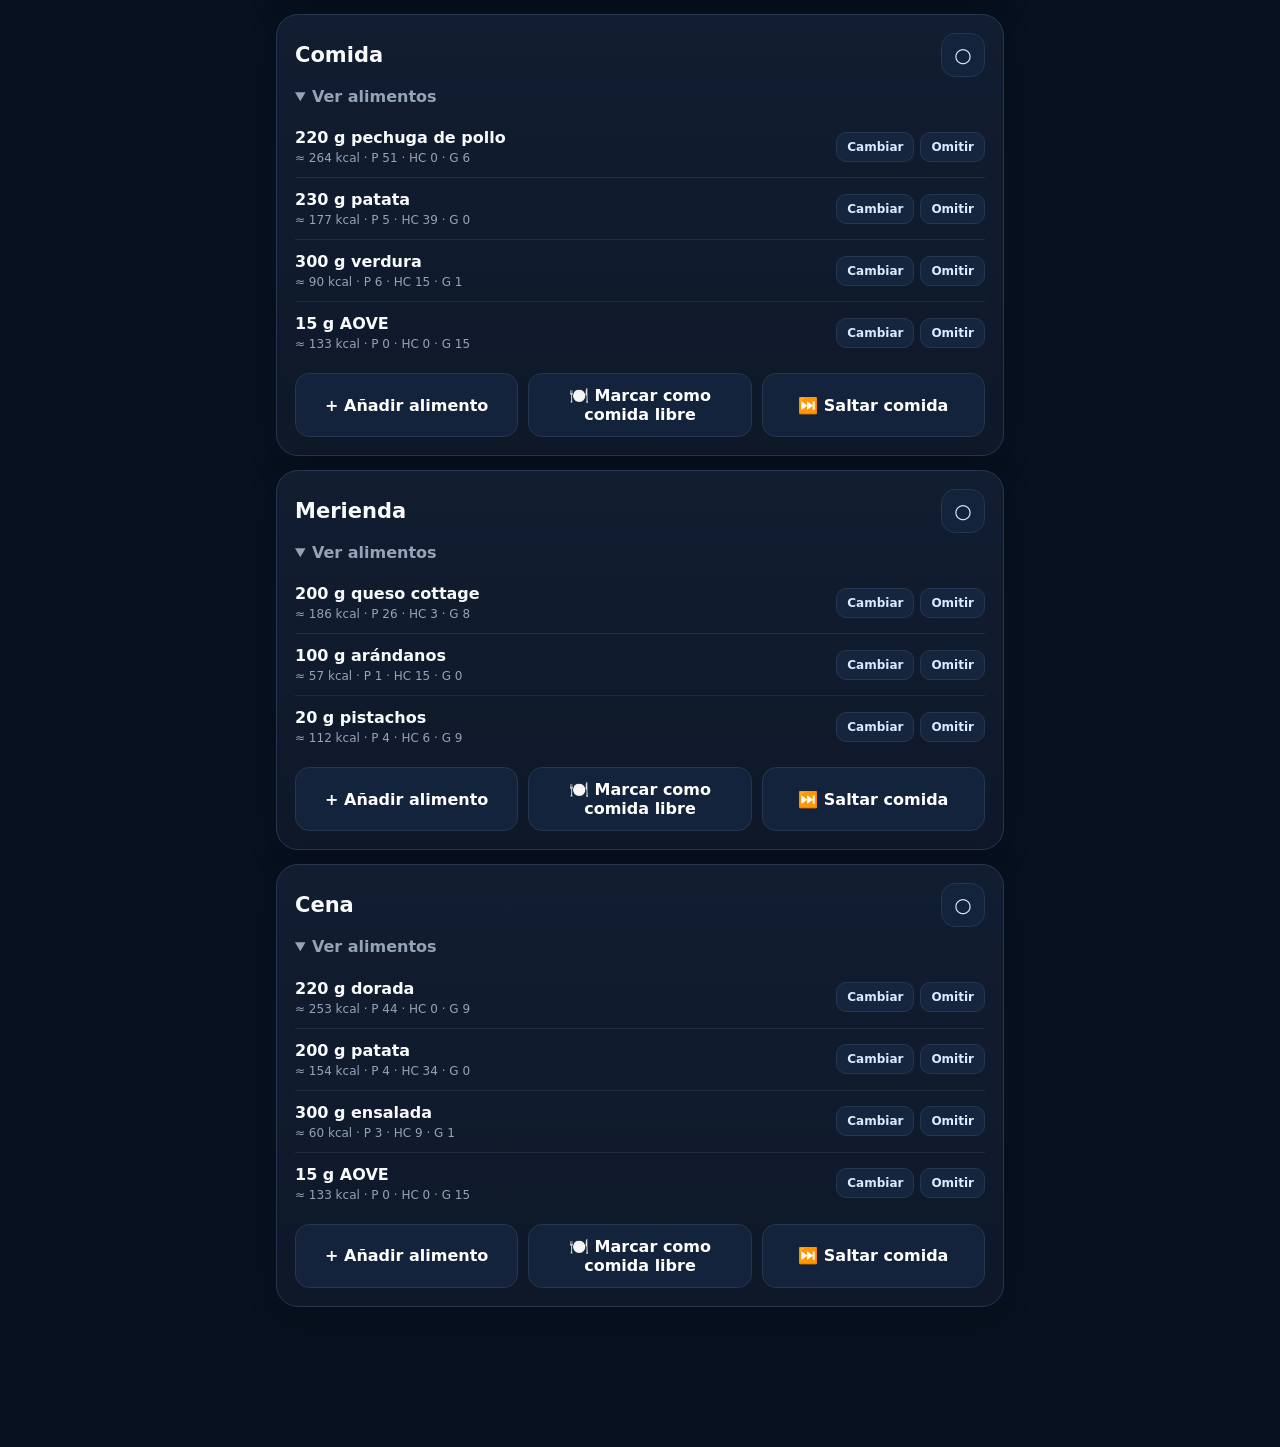
==== commit f085f7d9: "Add files via upload" ====
--- a/index.html
+++ b/index.html
@@ -15,7 +15,7 @@
   <header class="topbar">
     <div class="brand">JC NUTRITION</div>
     <h1 id="pageTitle">Hoy</h1>
-    <div class="version">V9.10.8 · Coles de Bruselas</div>
+    <div class="version">V9.11.0 · Menú flexible</div>
   </header>
 
   <main id="content"></main>
--- a/styles.css
+++ b/styles.css
@@ -162,3 +162,6 @@
 .bottom-nav{display:flex!important;grid-template-columns:none!important;align-items:stretch;justify-content:flex-start;gap:7px;overflow-x:auto;overflow-y:hidden;white-space:nowrap;padding:9px 10px max(9px,env(safe-area-inset-bottom));scrollbar-width:none}
 .bottom-nav::-webkit-scrollbar{display:none}.bottom-nav .nav{flex:0 0 auto;min-width:86px;padding:11px 12px;border:1px solid #315778;background:#173453;color:#eaf2ff;border-radius:12px;font-size:12px}.bottom-nav .nav.active{background:#eaf2ff;color:#07111f}.bottom-nav .app-switch{border-color:#2f8c64;background:#0e2c29;color:#b7f7d3}
 @media(max-width:420px){.bottom-nav .nav{min-width:78px;padding:10px 9px;font-size:11.5px}}
+
+/* Constructor flexible V9.11 */
+.jc-selector{display:grid;gap:18px}.jc-choice-meal{border-top:1px solid #34465b;padding-top:15px}.jc-choice-heading{display:flex;justify-content:space-between;gap:12px;align-items:center;margin-bottom:8px}.jc-choice-heading span{font-size:12px;color:#80d6b2}.jc-choice-macros{display:flex;flex-wrap:wrap;gap:7px;margin-bottom:12px}.jc-choice-macros span{font-size:12px;background:#15283a;border-radius:8px;padding:6px 8px}.jc-food-options{display:grid;grid-template-columns:repeat(auto-fit,minmax(190px,1fr));gap:8px}.jc-option{display:flex;gap:10px;align-items:center;padding:12px;border:1px solid #38516a;border-radius:10px;cursor:pointer;font-size:14px;min-height:46px}.jc-option input{width:18px;height:18px;accent-color:#46c78d;flex-shrink:0}.jc-option:has(input:checked){border-color:#46c78d;background:#183c36}.jc-disabled{opacity:.38;cursor:not-allowed}.jc-choice-meal button{margin-top:10px}.jc-closed{display:grid;gap:7px}.jc-all-done{padding:12px;border-radius:10px;background:#183c36;color:#a3f0ce}
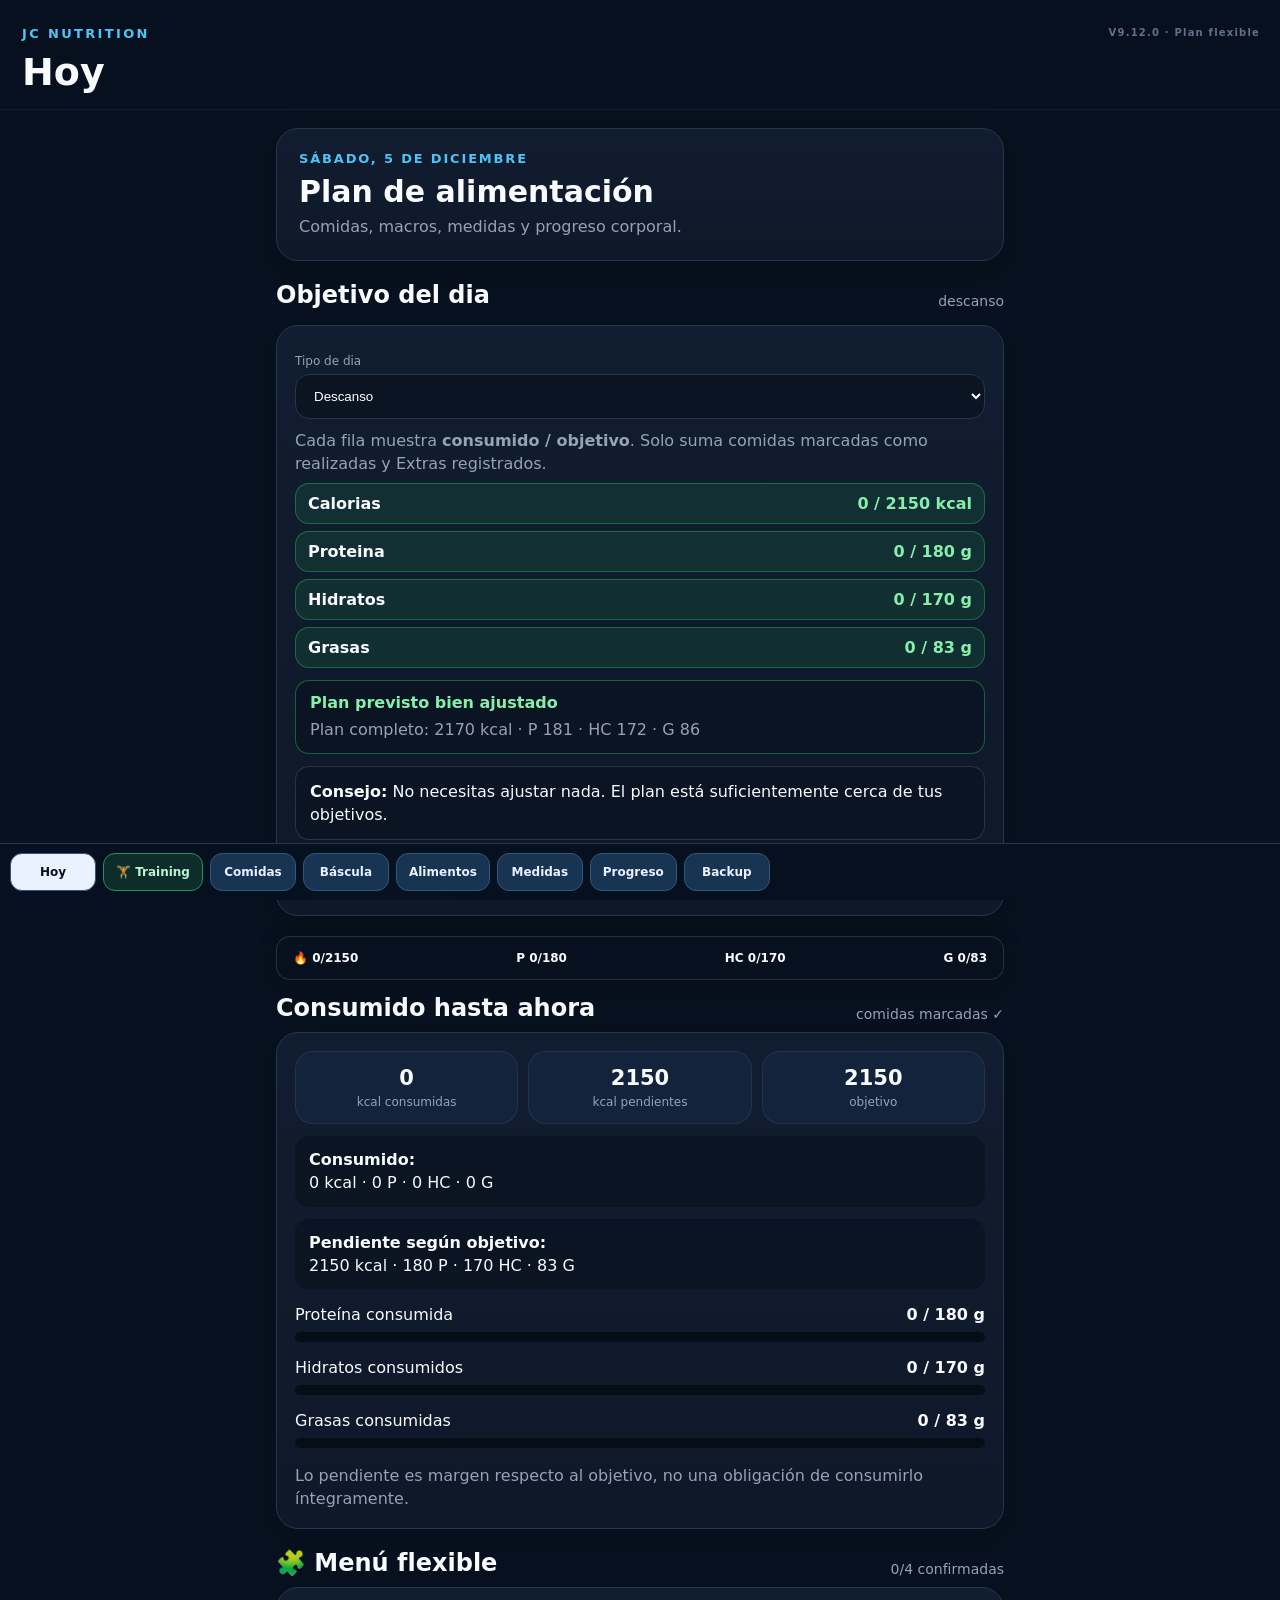
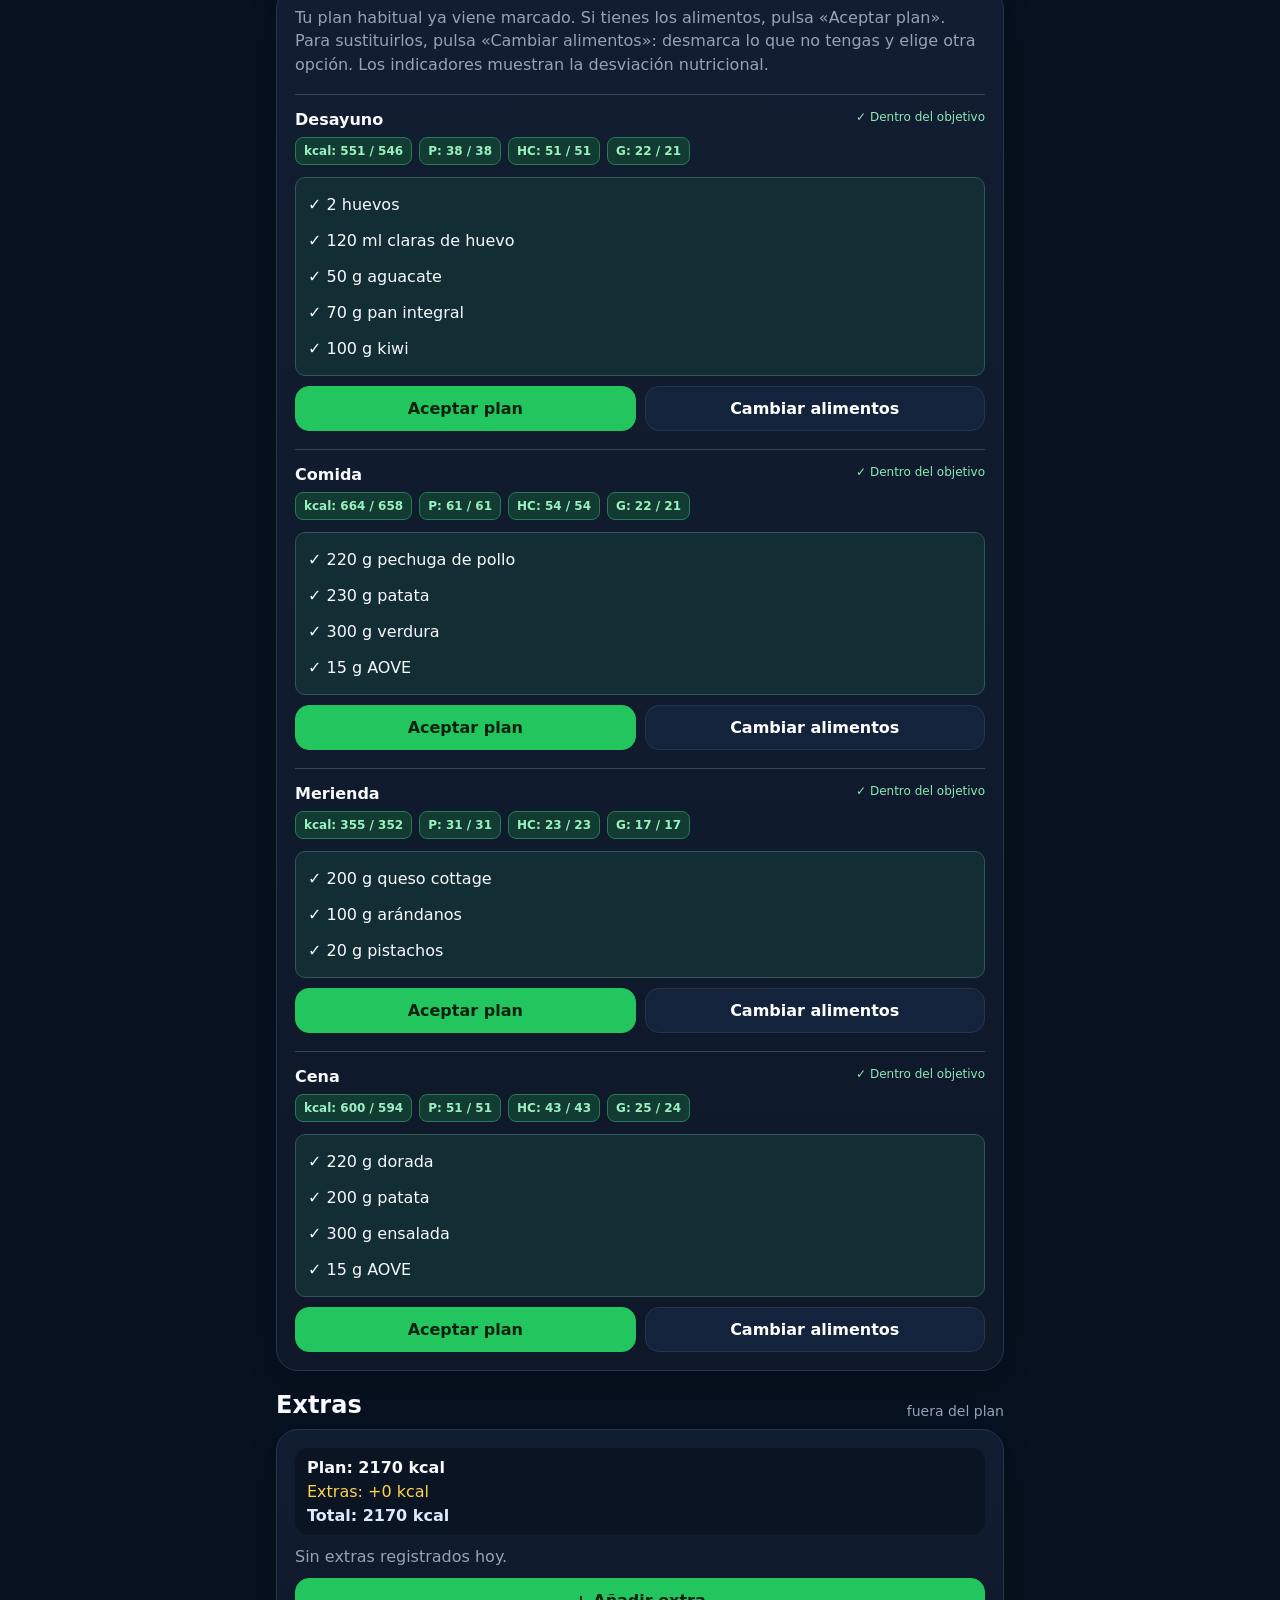
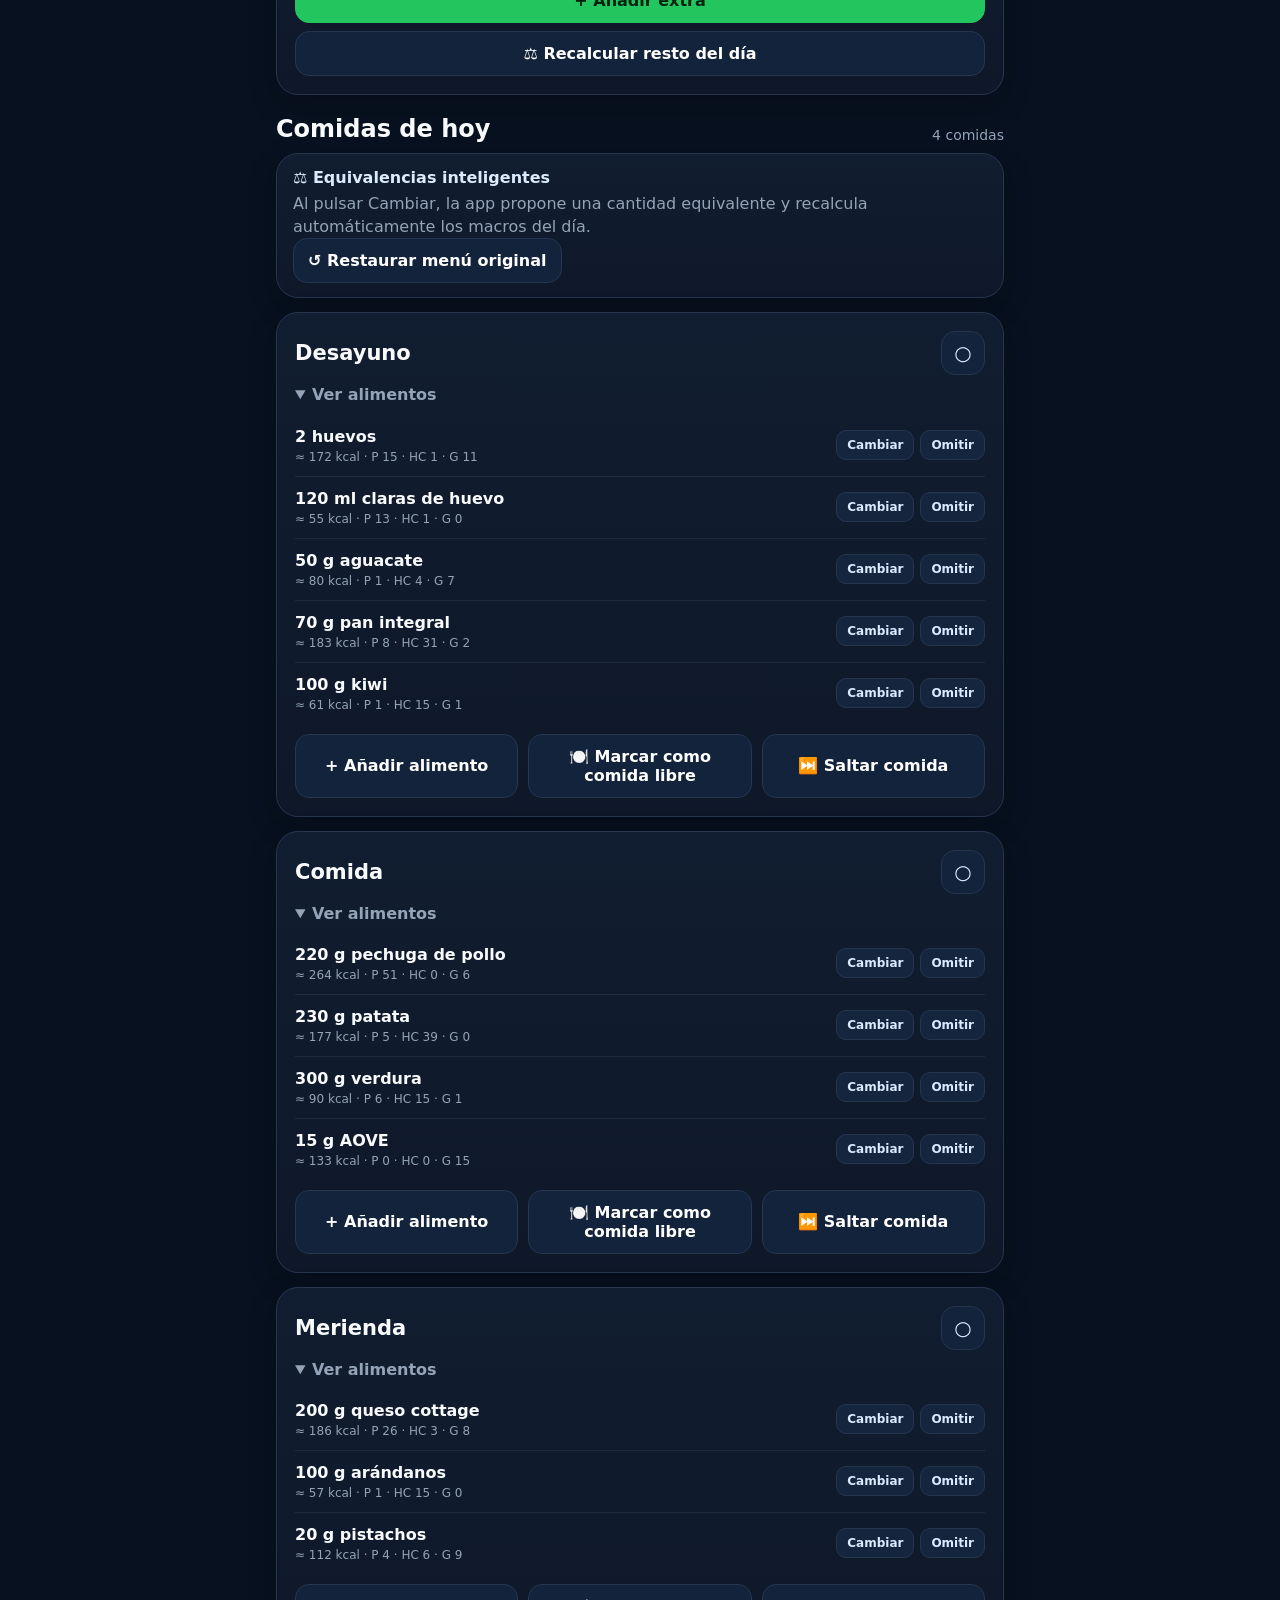
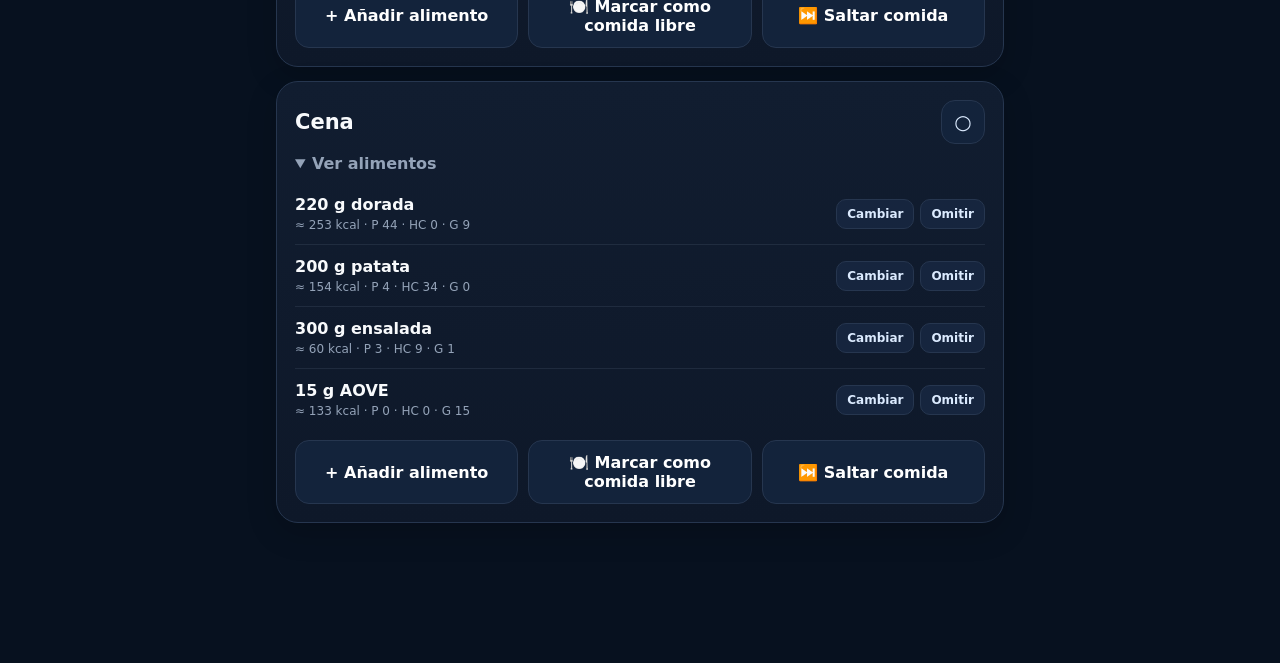
==== commit 2a7e8ef9: "Add files via upload" ====
--- a/index.html
+++ b/index.html
@@ -15,7 +15,7 @@
   <header class="topbar">
     <div class="brand">JC NUTRITION</div>
     <h1 id="pageTitle">Hoy</h1>
-    <div class="version">V9.11.0 · Menú flexible</div>
+    <div class="version">V9.12.0 · Plan flexible</div>
   </header>
 
   <main id="content"></main>
--- a/styles.css
+++ b/styles.css
@@ -165,3 +165,14 @@
 
 /* Constructor flexible V9.11 */
 .jc-selector{display:grid;gap:18px}.jc-choice-meal{border-top:1px solid #34465b;padding-top:15px}.jc-choice-heading{display:flex;justify-content:space-between;gap:12px;align-items:center;margin-bottom:8px}.jc-choice-heading span{font-size:12px;color:#80d6b2}.jc-choice-macros{display:flex;flex-wrap:wrap;gap:7px;margin-bottom:12px}.jc-choice-macros span{font-size:12px;background:#15283a;border-radius:8px;padding:6px 8px}.jc-food-options{display:grid;grid-template-columns:repeat(auto-fit,minmax(190px,1fr));gap:8px}.jc-option{display:flex;gap:10px;align-items:center;padding:12px;border:1px solid #38516a;border-radius:10px;cursor:pointer;font-size:14px;min-height:46px}.jc-option input{width:18px;height:18px;accent-color:#46c78d;flex-shrink:0}.jc-option:has(input:checked){border-color:#46c78d;background:#183c36}.jc-disabled{opacity:.38;cursor:not-allowed}.jc-choice-meal button{margin-top:10px}.jc-closed{display:grid;gap:7px}.jc-all-done{padding:12px;border-radius:10px;background:#183c36;color:#a3f0ce}
+
+/* V9.12: plan preseleccionado y semáforo por comida */
+.jc-choice-macros .jc-macro{font-weight:600;border:1px solid transparent}
+.jc-macro.jc-green{color:#9bf0c3;background:#123c31;border-color:#28785a}
+.jc-macro.jc-yellow{color:#ffe092;background:#42351d;border-color:#a47a27}
+.jc-macro.jc-red{color:#ffabab;background:#4a232c;border-color:#a84857}
+.jc-state.jc-green{color:#8ce8b7}.jc-state.jc-yellow{color:#ffd47c}.jc-state.jc-red{color:#ff9a9a}
+.jc-actions{display:flex;gap:9px;flex-wrap:wrap}.jc-actions button{flex:1;min-width:135px}
+.jc-closed{background:#132d35;border:1px solid #30565a;padding:12px;border-radius:10px}
+.jc-closed>div{padding:5px 0}.jc-choice-heading{align-items:flex-start}
+@media(max-width:430px){.jc-choice-heading{flex-direction:column;gap:4px}.jc-food-options{grid-template-columns:1fr}}
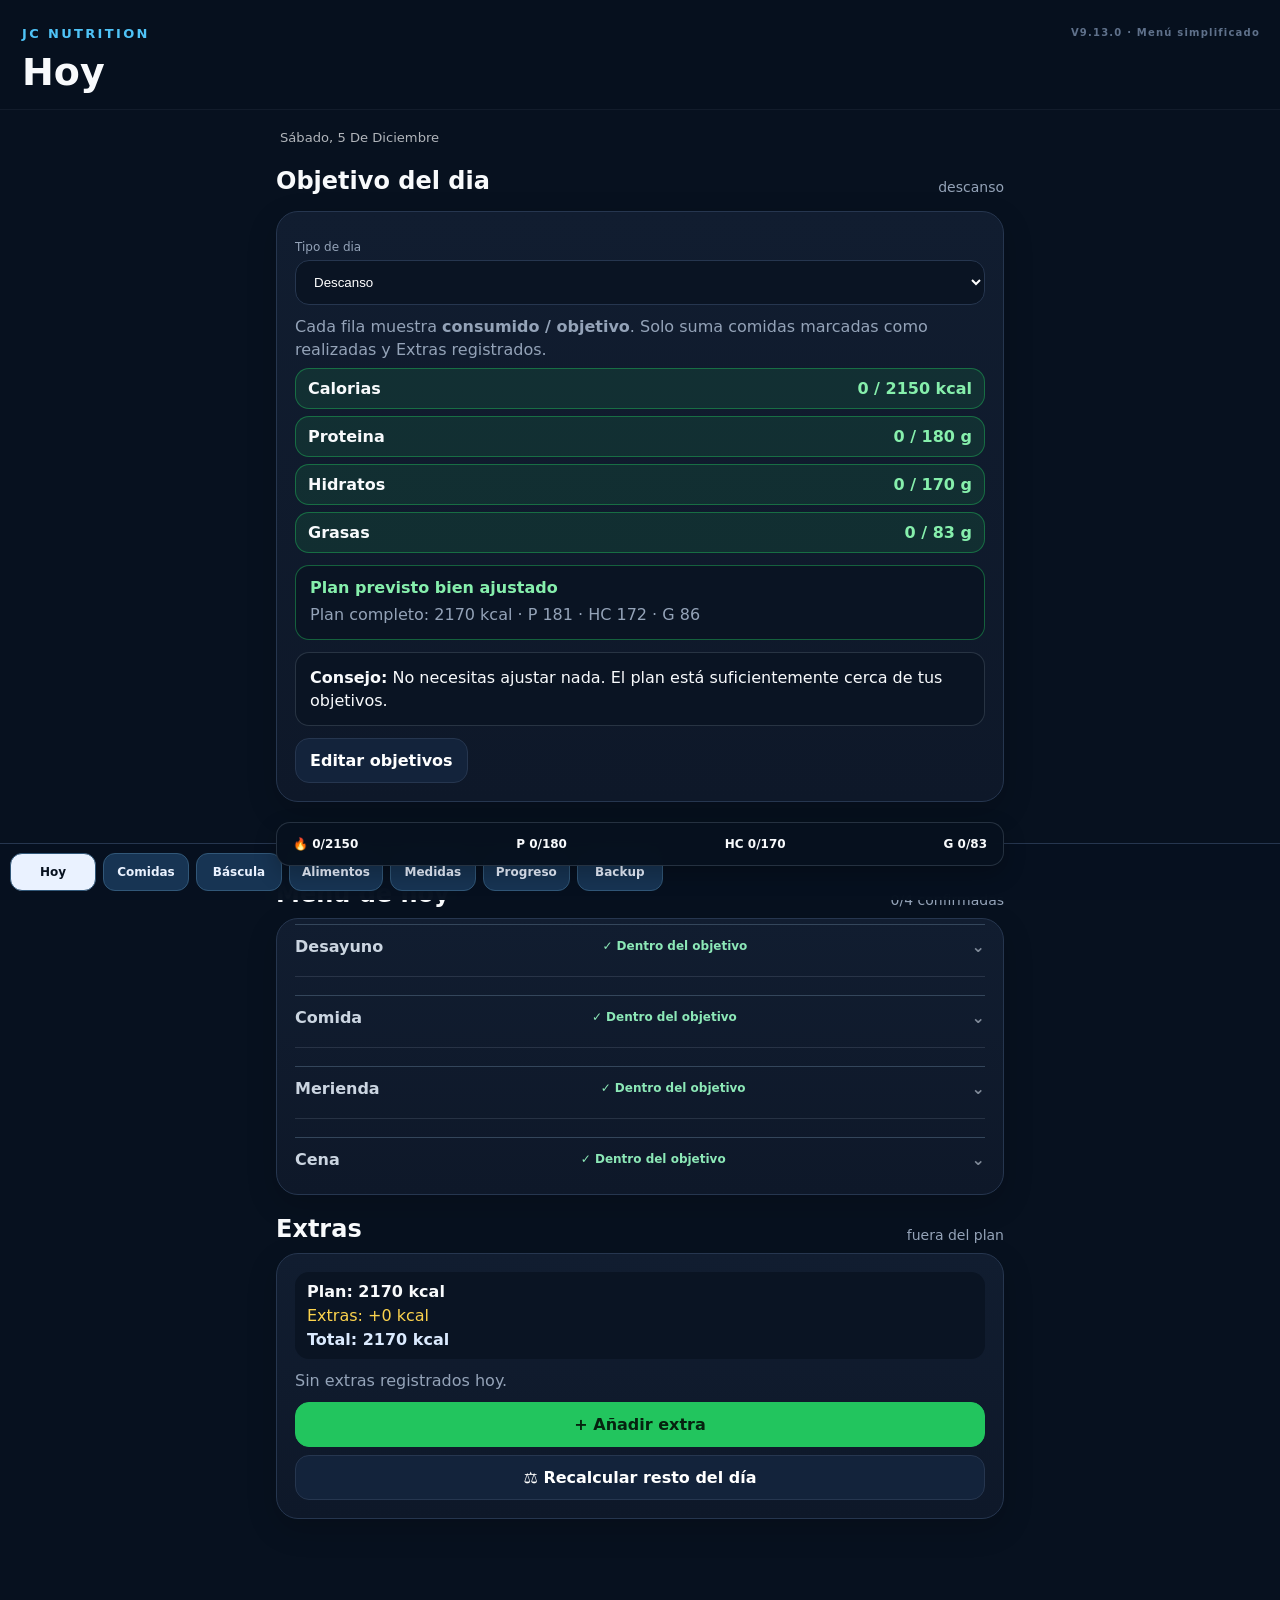
==== commit ac673005: "Add files via upload" ====
--- a/index.html
+++ b/index.html
@@ -15,14 +15,13 @@
   <header class="topbar">
     <div class="brand">JC NUTRITION</div>
     <h1 id="pageTitle">Hoy</h1>
-    <div class="version">V9.12.0 · Plan flexible</div>
+    <div class="version">V9.13.0 · Menú simplificado</div>
   </header>
 
   <main id="content"></main>
 
   <nav class="bottom-nav" aria-label="Navegación principal">
     <button data-view="today" class="nav active">Hoy</button>
-    <button id="openTraining" class="nav app-switch" type="button" aria-label="Abrir JC Training">🏋️ Training</button>
     <button data-view="meals" class="nav">Comidas</button>
     <button data-view="scale" class="nav">Báscula</button>
     <button data-view="foods" class="nav">Alimentos</button>
@@ -31,7 +30,6 @@
     <button data-view="backup" class="nav">Backup</button>
   </nav>
 
-  <script>document.getElementById('openTraining').addEventListener('click',()=>window.location.href='https://joaquincabral-wq.github.io/JC-Training/');</script>
   <script src="./app.js"></script>
 </body>
 </html>
--- a/styles.css
+++ b/styles.css
@@ -176,3 +176,14 @@
 .jc-closed{background:#132d35;border:1px solid #30565a;padding:12px;border-radius:10px}
 .jc-closed>div{padding:5px 0}.jc-choice-heading{align-items:flex-start}
 @media(max-width:430px){.jc-choice-heading{flex-direction:column;gap:4px}.jc-food-options{grid-template-columns:1fr}}
+
+/* V9.13: interfaz de Hoy compacta; cada comida se despliega al tocarla */
+.jc-today-date{font-size:.82rem;opacity:.7;text-transform:capitalize;padding:2px 4px}
+.jc-compact-meal{padding:12px 0;border-bottom:1px solid rgba(150,160,180,.18)}
+.jc-compact-meal:last-child{border-bottom:0}
+.jc-compact-meal>summary{cursor:pointer;list-style:none;display:flex;align-items:center;justify-content:space-between;gap:8px}
+.jc-compact-meal>summary::-webkit-details-marker{display:none}
+.jc-compact-meal>summary::after{content:'⌄';opacity:.6;margin-left:5px}
+.jc-compact-meal[open]>summary::after{content:'⌃'}
+.jc-compact-meal .jc-choice-macros{margin-top:12px}
+.jc-selector{padding-top:5px;padding-bottom:5px}
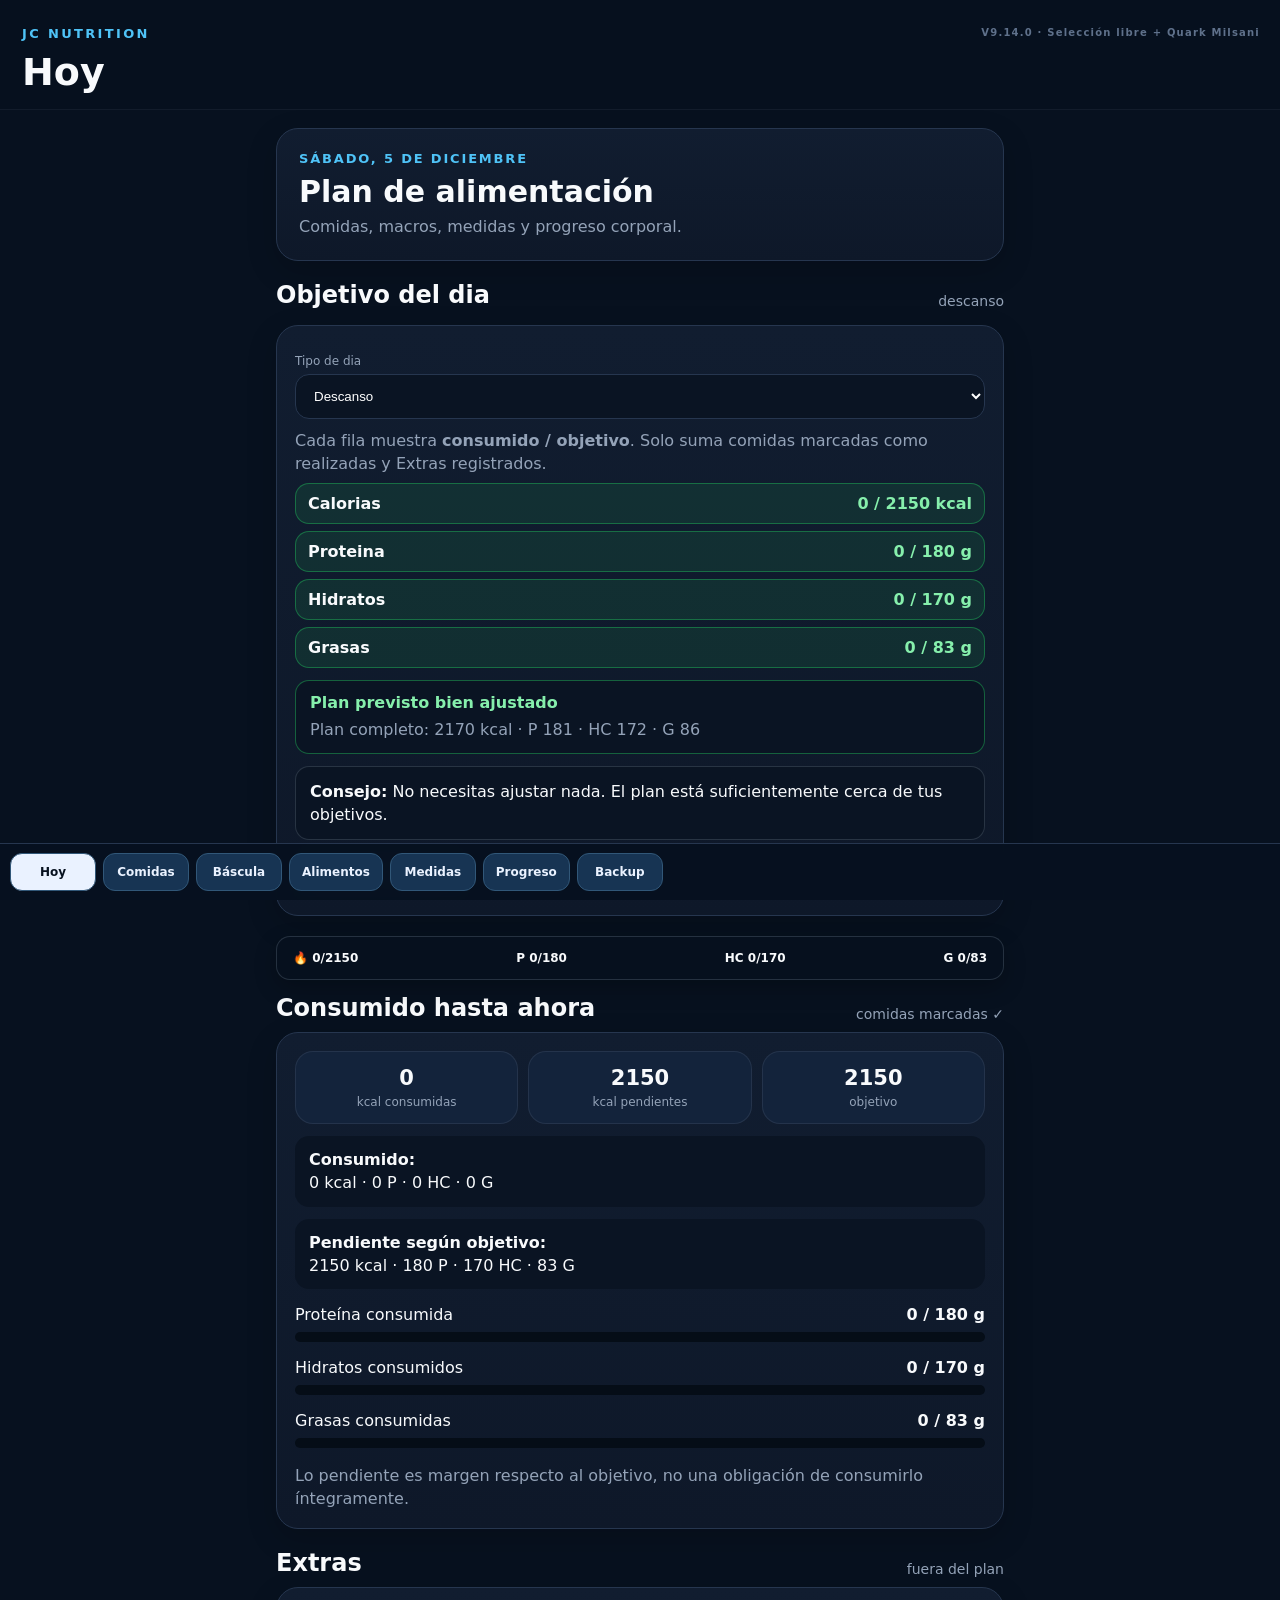
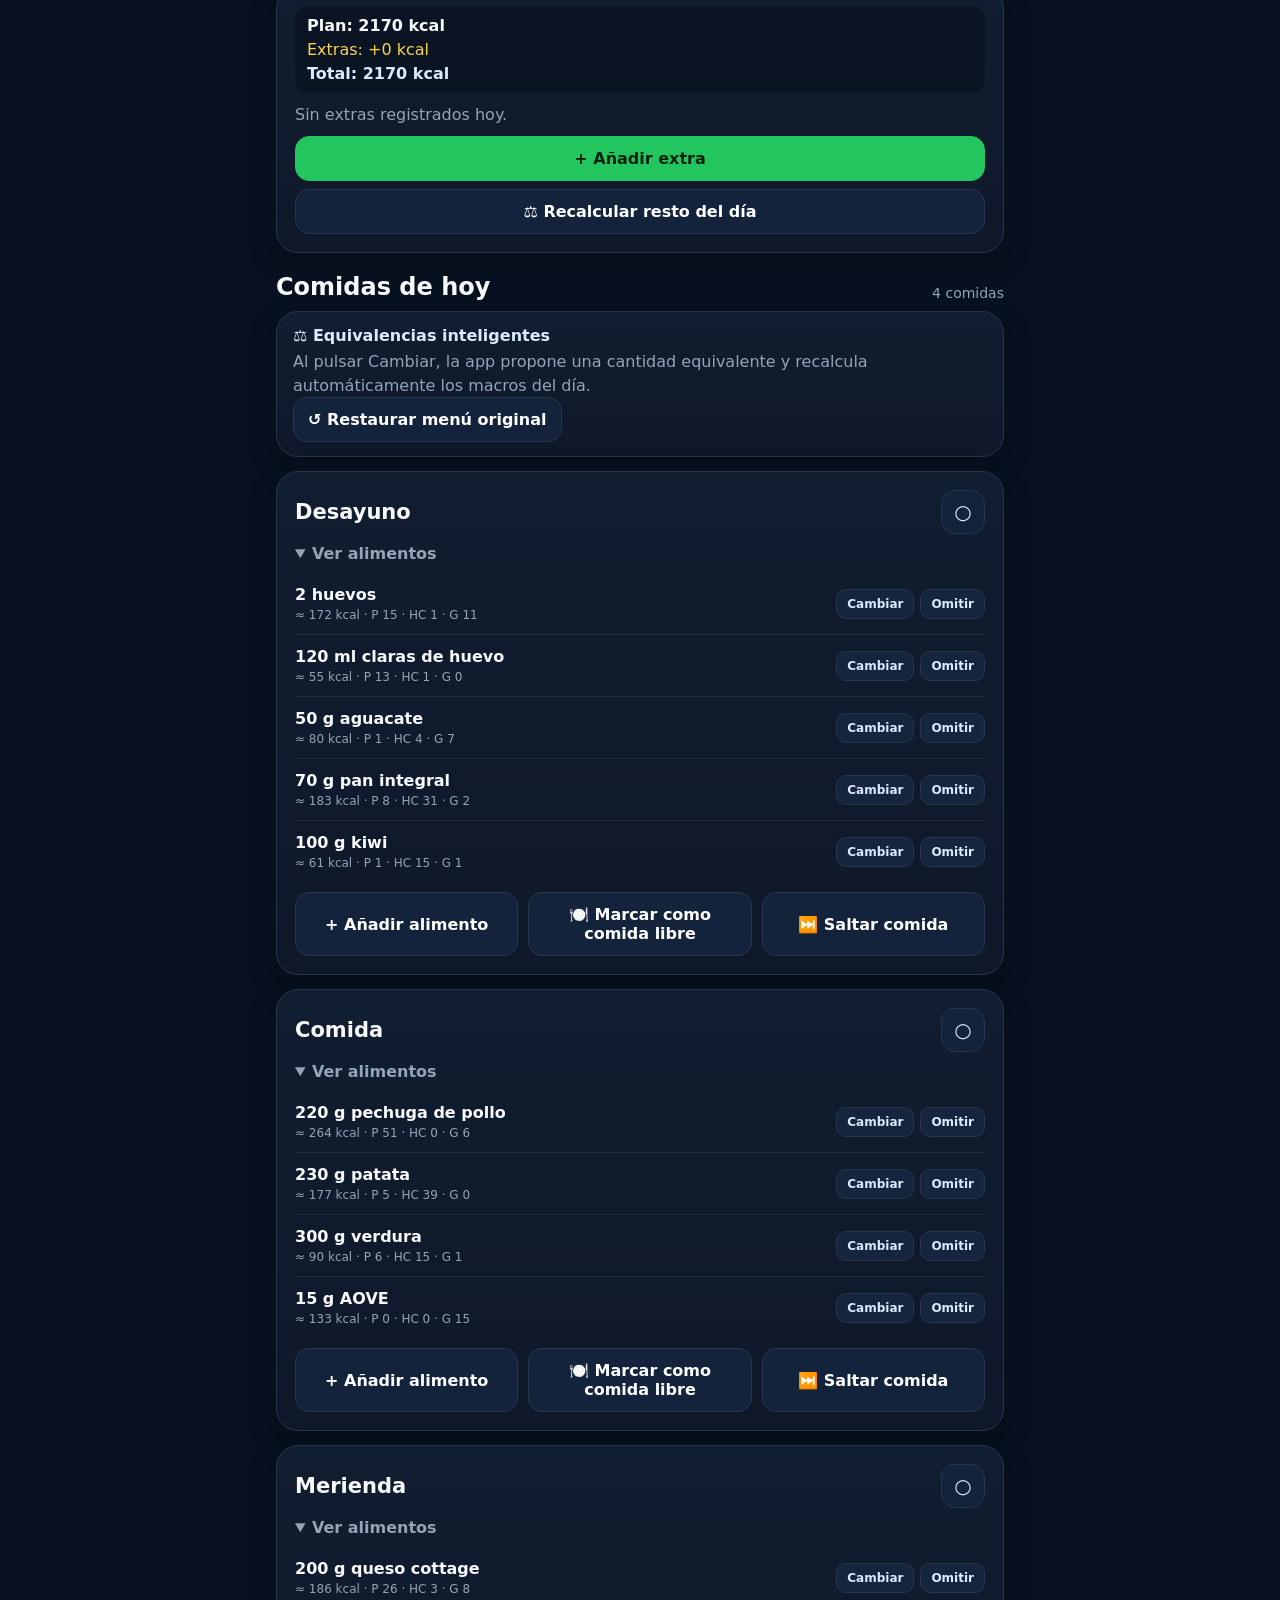
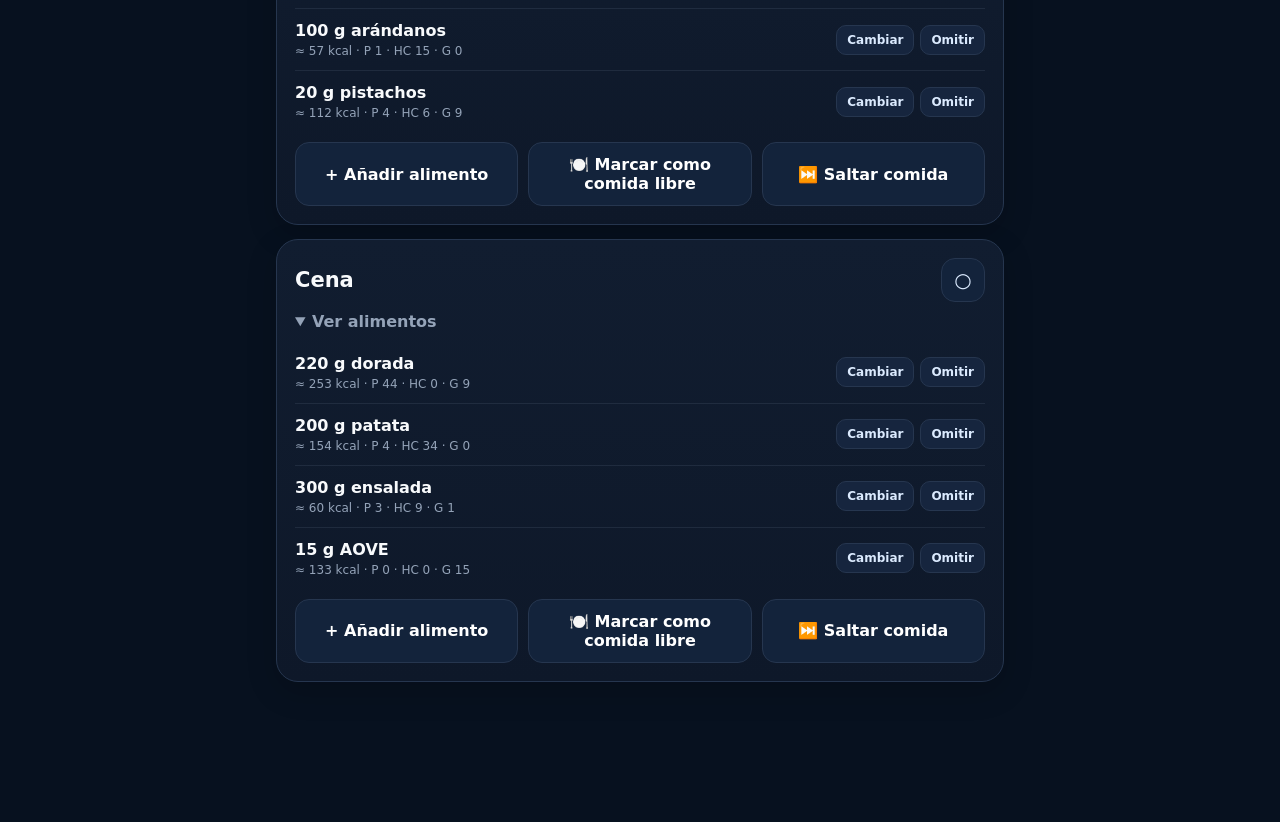
==== commit 519479a3: "Add files via upload" ====
--- a/index.html
+++ b/index.html
@@ -15,7 +15,7 @@
   <header class="topbar">
     <div class="brand">JC NUTRITION</div>
     <h1 id="pageTitle">Hoy</h1>
-    <div class="version">V9.13.0 · Menú simplificado</div>
+    <div class="version">V9.14.0 · Selección libre + Quark Milsani</div>
   </header>
 
   <main id="content"></main>
--- a/styles.css
+++ b/styles.css
@@ -162,28 +162,3 @@
 .bottom-nav{display:flex!important;grid-template-columns:none!important;align-items:stretch;justify-content:flex-start;gap:7px;overflow-x:auto;overflow-y:hidden;white-space:nowrap;padding:9px 10px max(9px,env(safe-area-inset-bottom));scrollbar-width:none}
 .bottom-nav::-webkit-scrollbar{display:none}.bottom-nav .nav{flex:0 0 auto;min-width:86px;padding:11px 12px;border:1px solid #315778;background:#173453;color:#eaf2ff;border-radius:12px;font-size:12px}.bottom-nav .nav.active{background:#eaf2ff;color:#07111f}.bottom-nav .app-switch{border-color:#2f8c64;background:#0e2c29;color:#b7f7d3}
 @media(max-width:420px){.bottom-nav .nav{min-width:78px;padding:10px 9px;font-size:11.5px}}
-
-/* Constructor flexible V9.11 */
-.jc-selector{display:grid;gap:18px}.jc-choice-meal{border-top:1px solid #34465b;padding-top:15px}.jc-choice-heading{display:flex;justify-content:space-between;gap:12px;align-items:center;margin-bottom:8px}.jc-choice-heading span{font-size:12px;color:#80d6b2}.jc-choice-macros{display:flex;flex-wrap:wrap;gap:7px;margin-bottom:12px}.jc-choice-macros span{font-size:12px;background:#15283a;border-radius:8px;padding:6px 8px}.jc-food-options{display:grid;grid-template-columns:repeat(auto-fit,minmax(190px,1fr));gap:8px}.jc-option{display:flex;gap:10px;align-items:center;padding:12px;border:1px solid #38516a;border-radius:10px;cursor:pointer;font-size:14px;min-height:46px}.jc-option input{width:18px;height:18px;accent-color:#46c78d;flex-shrink:0}.jc-option:has(input:checked){border-color:#46c78d;background:#183c36}.jc-disabled{opacity:.38;cursor:not-allowed}.jc-choice-meal button{margin-top:10px}.jc-closed{display:grid;gap:7px}.jc-all-done{padding:12px;border-radius:10px;background:#183c36;color:#a3f0ce}
-
-/* V9.12: plan preseleccionado y semáforo por comida */
-.jc-choice-macros .jc-macro{font-weight:600;border:1px solid transparent}
-.jc-macro.jc-green{color:#9bf0c3;background:#123c31;border-color:#28785a}
-.jc-macro.jc-yellow{color:#ffe092;background:#42351d;border-color:#a47a27}
-.jc-macro.jc-red{color:#ffabab;background:#4a232c;border-color:#a84857}
-.jc-state.jc-green{color:#8ce8b7}.jc-state.jc-yellow{color:#ffd47c}.jc-state.jc-red{color:#ff9a9a}
-.jc-actions{display:flex;gap:9px;flex-wrap:wrap}.jc-actions button{flex:1;min-width:135px}
-.jc-closed{background:#132d35;border:1px solid #30565a;padding:12px;border-radius:10px}
-.jc-closed>div{padding:5px 0}.jc-choice-heading{align-items:flex-start}
-@media(max-width:430px){.jc-choice-heading{flex-direction:column;gap:4px}.jc-food-options{grid-template-columns:1fr}}
-
-/* V9.13: interfaz de Hoy compacta; cada comida se despliega al tocarla */
-.jc-today-date{font-size:.82rem;opacity:.7;text-transform:capitalize;padding:2px 4px}
-.jc-compact-meal{padding:12px 0;border-bottom:1px solid rgba(150,160,180,.18)}
-.jc-compact-meal:last-child{border-bottom:0}
-.jc-compact-meal>summary{cursor:pointer;list-style:none;display:flex;align-items:center;justify-content:space-between;gap:8px}
-.jc-compact-meal>summary::-webkit-details-marker{display:none}
-.jc-compact-meal>summary::after{content:'⌄';opacity:.6;margin-left:5px}
-.jc-compact-meal[open]>summary::after{content:'⌃'}
-.jc-compact-meal .jc-choice-macros{margin-top:12px}
-.jc-selector{padding-top:5px;padding-bottom:5px}
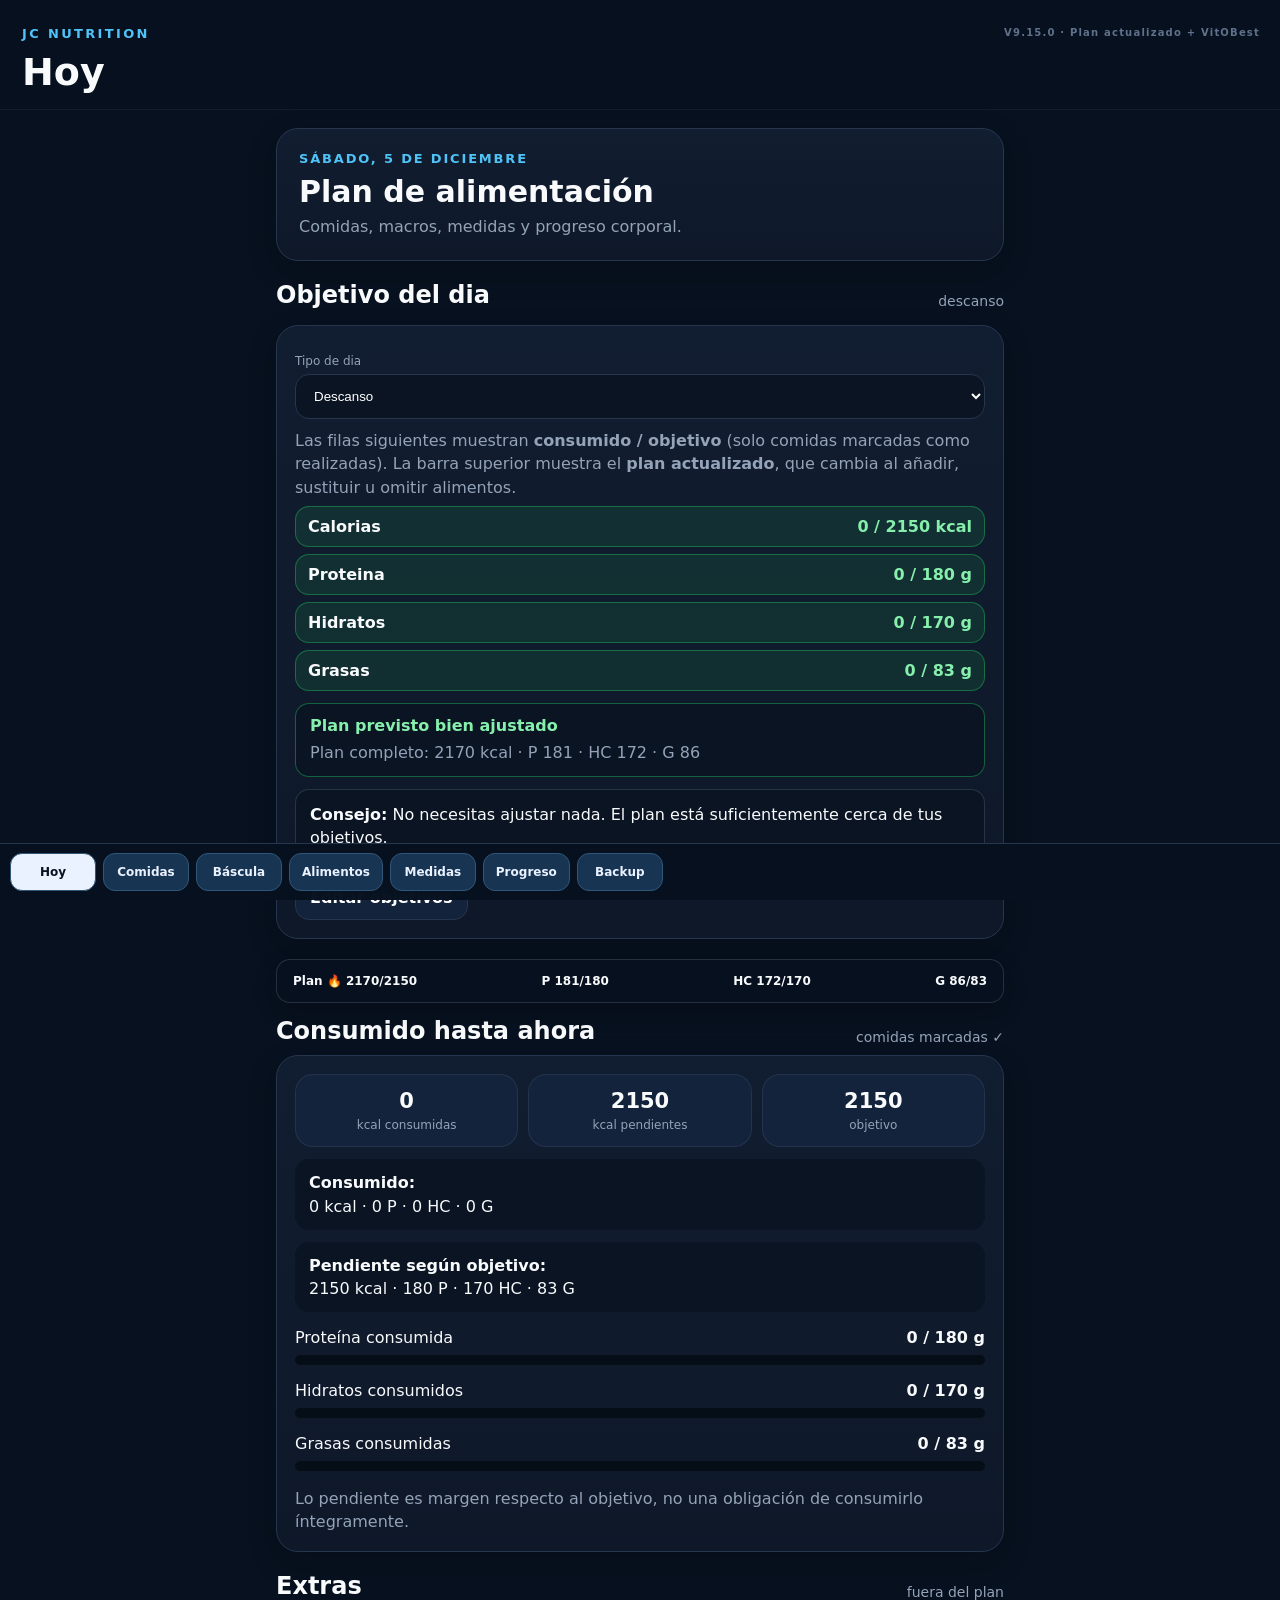
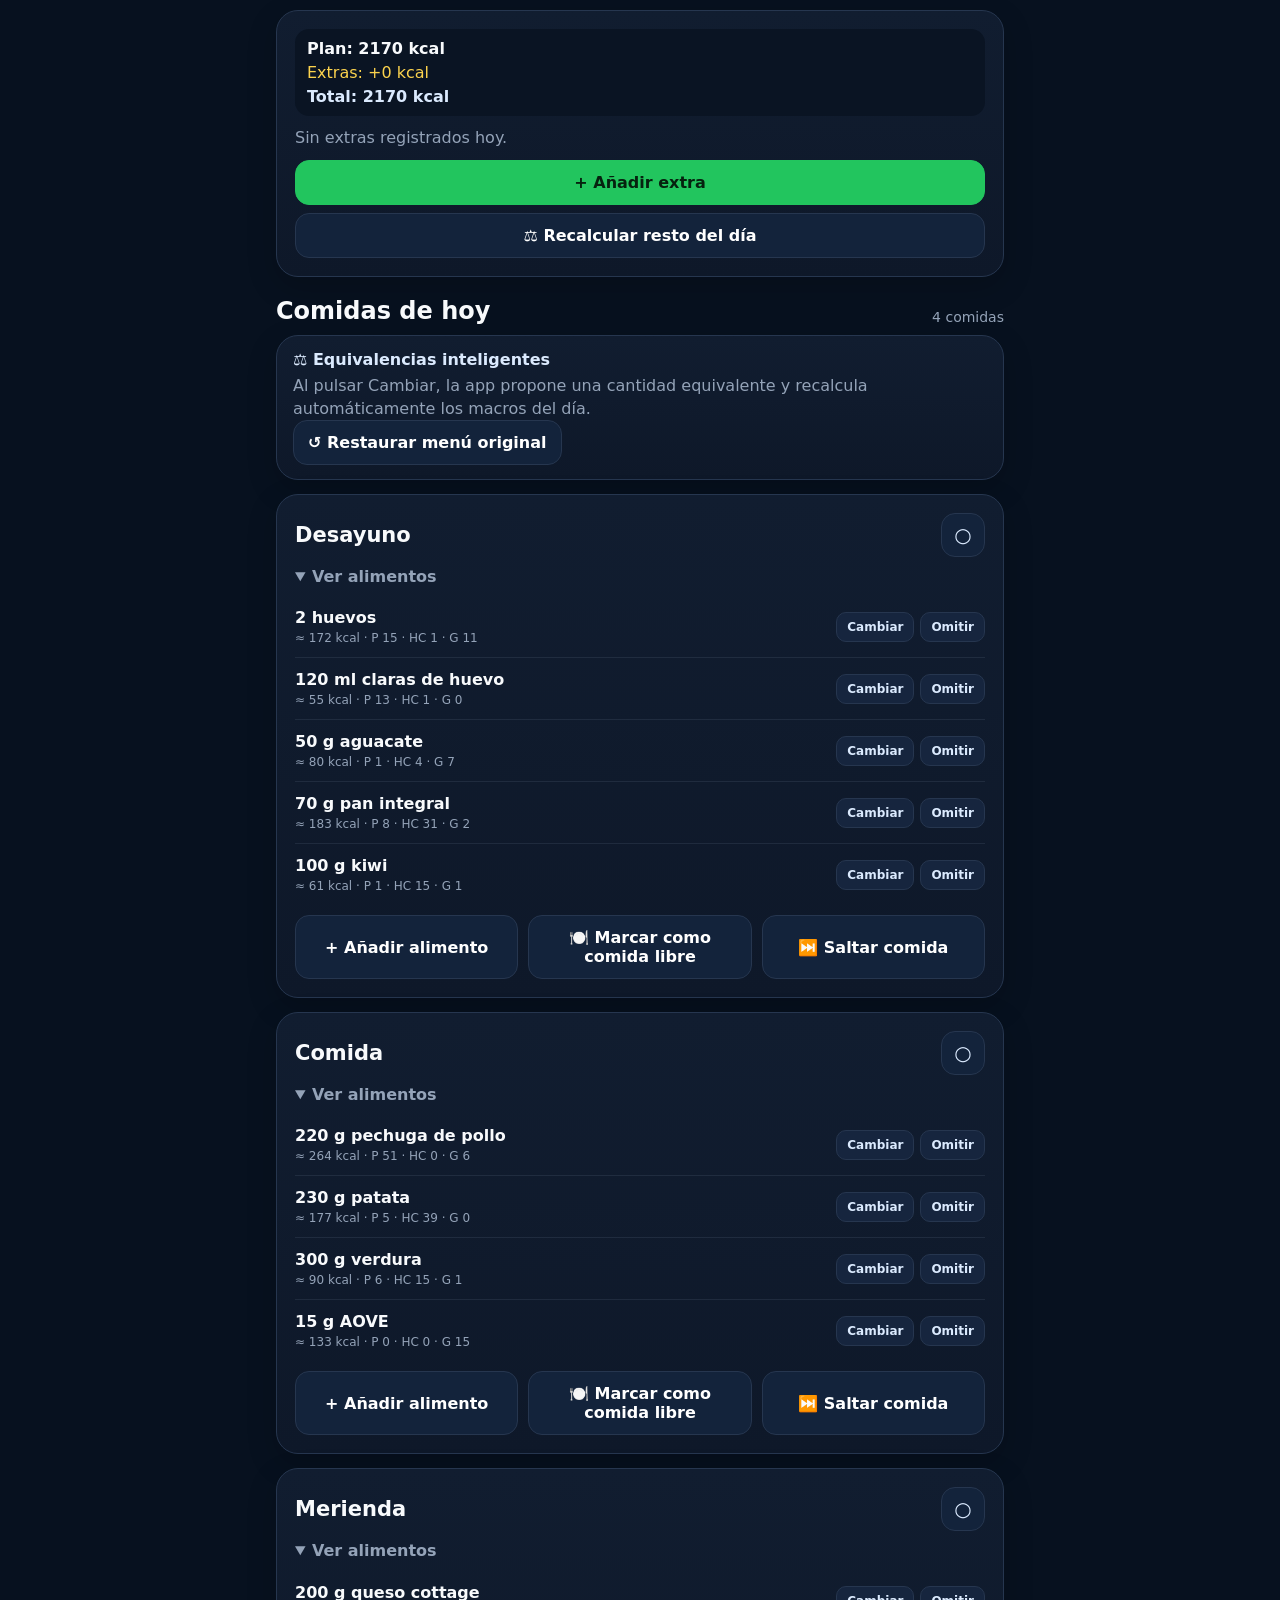
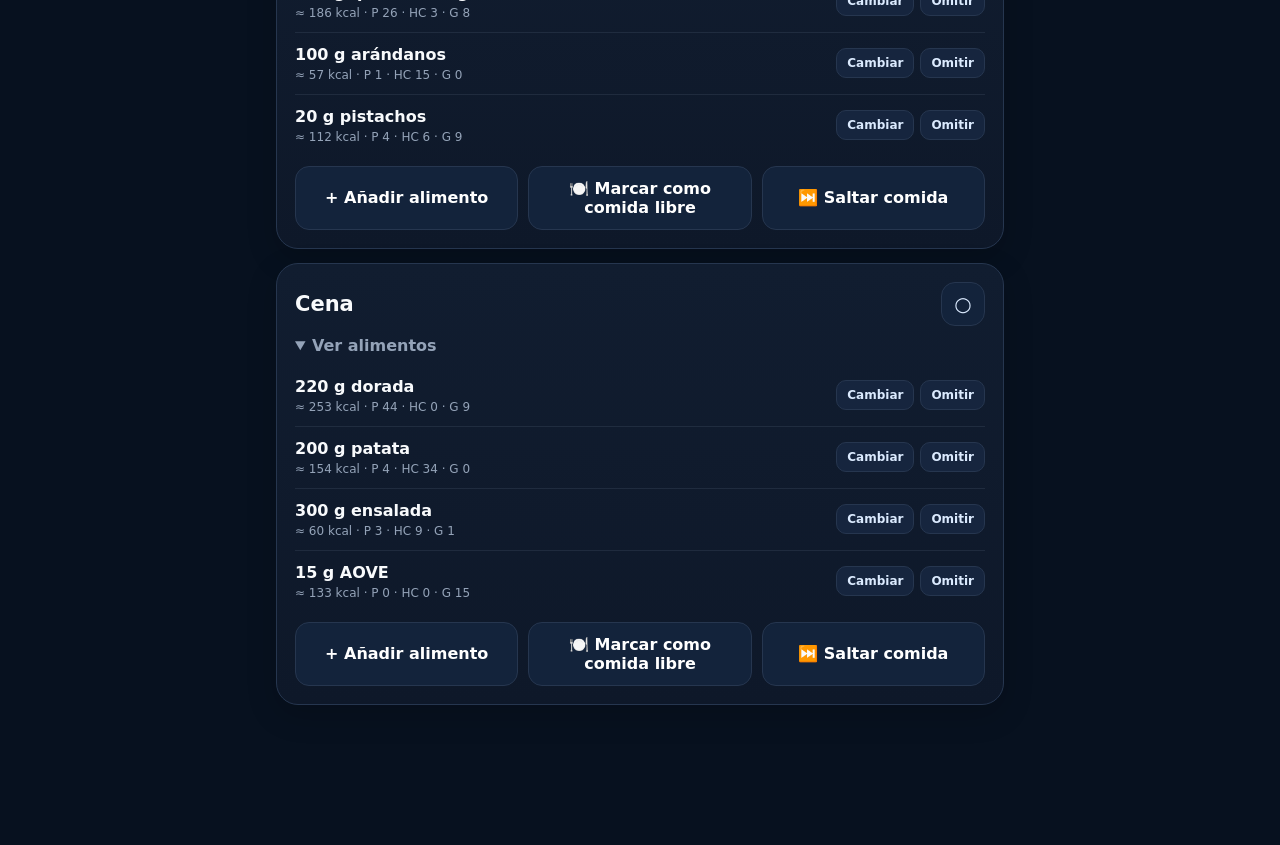
==== commit a26213e2: "Add files via upload" ====
--- a/index.html
+++ b/index.html
@@ -15,7 +15,7 @@
   <header class="topbar">
     <div class="brand">JC NUTRITION</div>
     <h1 id="pageTitle">Hoy</h1>
-    <div class="version">V9.14.0 · Selección libre + Quark Milsani</div>
+    <div class="version">V9.15.0 · Plan actualizado + VitOBest</div>
   </header>
 
   <main id="content"></main>
